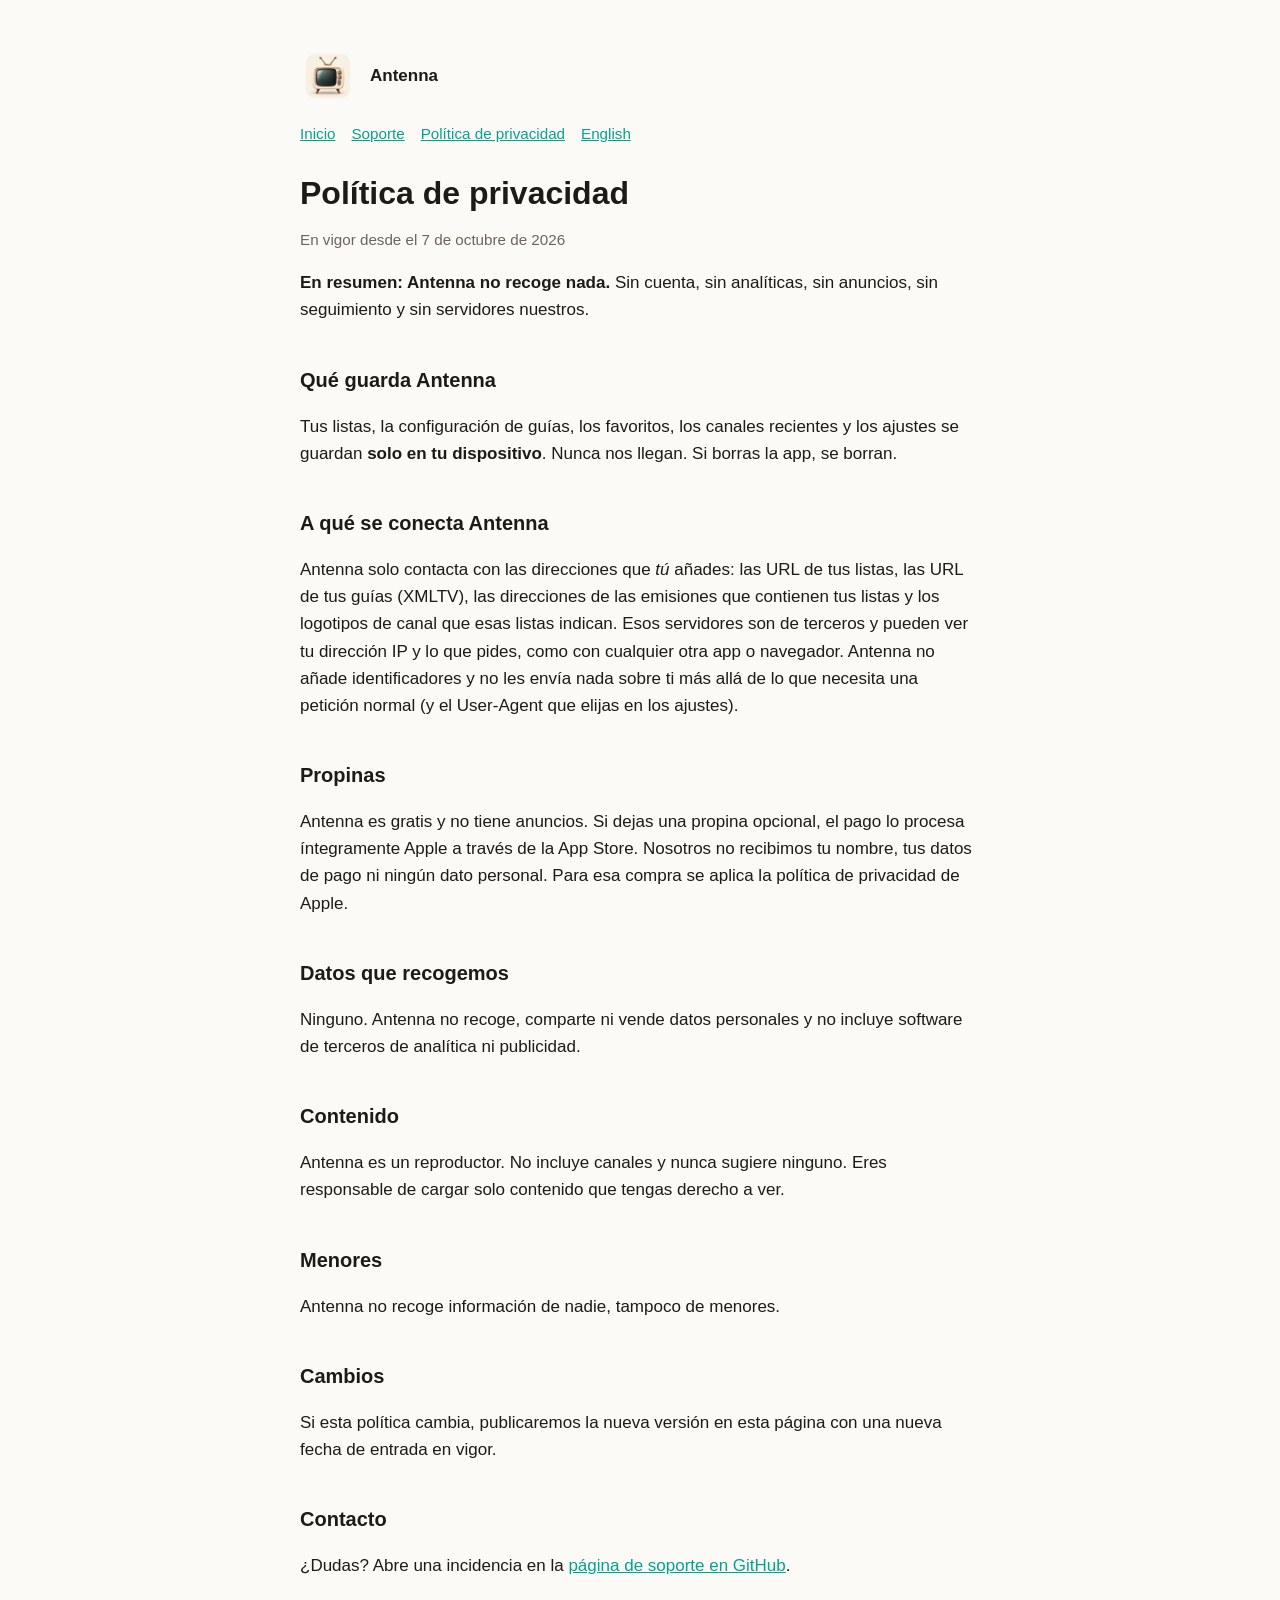
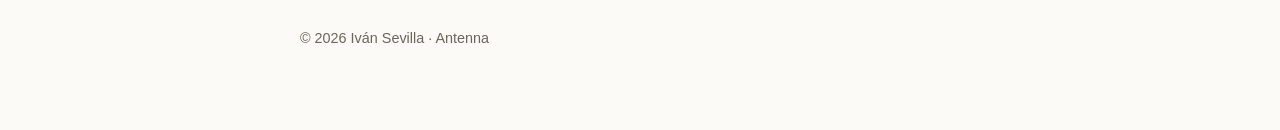
==== privacy-es.html @ 7255d119 "Add privacy policy and support pages (EN/ES) Co-Authored-By: Claude Sonnet 5.5 <noreply@anthropic.co" ====
<!doctype html>
<html lang="es">
<head>
<meta charset="utf-8">
<meta name="viewport" content="width=device-width,initial-scale=1">
<title>Antenna – Política de privacidad</title>
<link rel="icon" href="icon.png">
<link rel="stylesheet" href="style.css">
</head>
<body>
<main>
<header class="top"><img src="icon.png" alt="Antenna"><strong>Antenna</strong></header>
<nav><a href="index.html">Inicio</a><a href="support-es.html">Soporte</a><a href="privacy-es.html">Política de privacidad</a><a href="privacy.html" lang="en">English</a></nav>

<h1>Política de privacidad</h1>
<p class="muted">En vigor desde el 7 de octubre de 2026</p>
<p><strong>En resumen: Antenna no recoge nada.</strong> Sin cuenta, sin analíticas, sin anuncios, sin seguimiento y sin servidores nuestros.</p>

<h2>Qué guarda Antenna</h2>
<p>Tus listas, la configuración de guías, los favoritos, los canales recientes y los ajustes se guardan <strong>solo en tu dispositivo</strong>. Nunca nos llegan. Si borras la app, se borran.</p>

<h2>A qué se conecta Antenna</h2>
<p>Antenna solo contacta con las direcciones que <em>tú</em> añades: las URL de tus listas, las URL de tus guías (XMLTV), las direcciones de las emisiones que contienen tus listas y los logotipos de canal que esas listas indican. Esos servidores son de terceros y pueden ver tu dirección IP y lo que pides, como con cualquier otra app o navegador. Antenna no añade identificadores y no les envía nada sobre ti más allá de lo que necesita una petición normal (y el User-Agent que elijas en los ajustes).</p>

<h2>Propinas</h2>
<p>Antenna es gratis y no tiene anuncios. Si dejas una propina opcional, el pago lo procesa íntegramente Apple a través de la App Store. Nosotros no recibimos tu nombre, tus datos de pago ni ningún dato personal. Para esa compra se aplica la política de privacidad de Apple.</p>

<h2>Datos que recogemos</h2>
<p>Ninguno. Antenna no recoge, comparte ni vende datos personales y no incluye software de terceros de analítica ni publicidad.</p>

<h2>Contenido</h2>
<p>Antenna es un reproductor. No incluye canales y nunca sugiere ninguno. Eres responsable de cargar solo contenido que tengas derecho a ver.</p>

<h2>Menores</h2>
<p>Antenna no recoge información de nadie, tampoco de menores.</p>

<h2>Cambios</h2>
<p>Si esta política cambia, publicaremos la nueva versión en esta página con una nueva fecha de entrada en vigor.</p>

<h2>Contacto</h2>
<p>¿Dudas? Abre una incidencia en la <a href="https://github.com/ivansevilla99/antenna-support/issues">página de soporte en GitHub</a>.</p>

<footer>© 2026 Iván Sevilla · Antenna</footer>
</main>
</body>
</html>
---- style.css ----
:root{--bg:#fbfaf6;--fg:#1d1b17;--muted:#6b665c;--card:#fff;--line:#e6e1d4;--accent:#00a58e}
@media (prefers-color-scheme:dark){:root{--bg:#161512;--fg:#f1eee6;--muted:#a49f93;--card:#201f1b;--line:#33312b;--accent:#2fd0b6}}
*{box-sizing:border-box}
body{margin:0;background:var(--bg);color:var(--fg);font:17px/1.6 -apple-system,BlinkMacSystemFont,"SF Pro Text","Segoe UI",Roboto,sans-serif}
main{max-width:720px;margin:0 auto;padding:48px 20px 80px}
header.top{display:flex;align-items:center;gap:14px;margin-bottom:8px}
header.top img{width:56px;height:56px;border-radius:13px}
h1{font-size:2rem;line-height:1.2;margin:.2em 0}
h2{font-size:1.25rem;margin:2em 0 .4em}
p,li{color:var(--fg)}
.muted{color:var(--muted);font-size:.95rem}
a{color:var(--accent)}
nav{display:flex;gap:16px;flex-wrap:wrap;margin:18px 0 28px;font-size:.95rem}
.card{background:var(--card);border:1px solid var(--line);border-radius:14px;padding:16px 20px;margin:14px 0}
code,kbd{font:.9em ui-monospace,SFMono-Regular,Menlo,monospace;background:var(--card);border:1px solid var(--line);border-radius:6px;padding:1px 6px}
footer{margin-top:48px;color:var(--muted);font-size:.9rem}
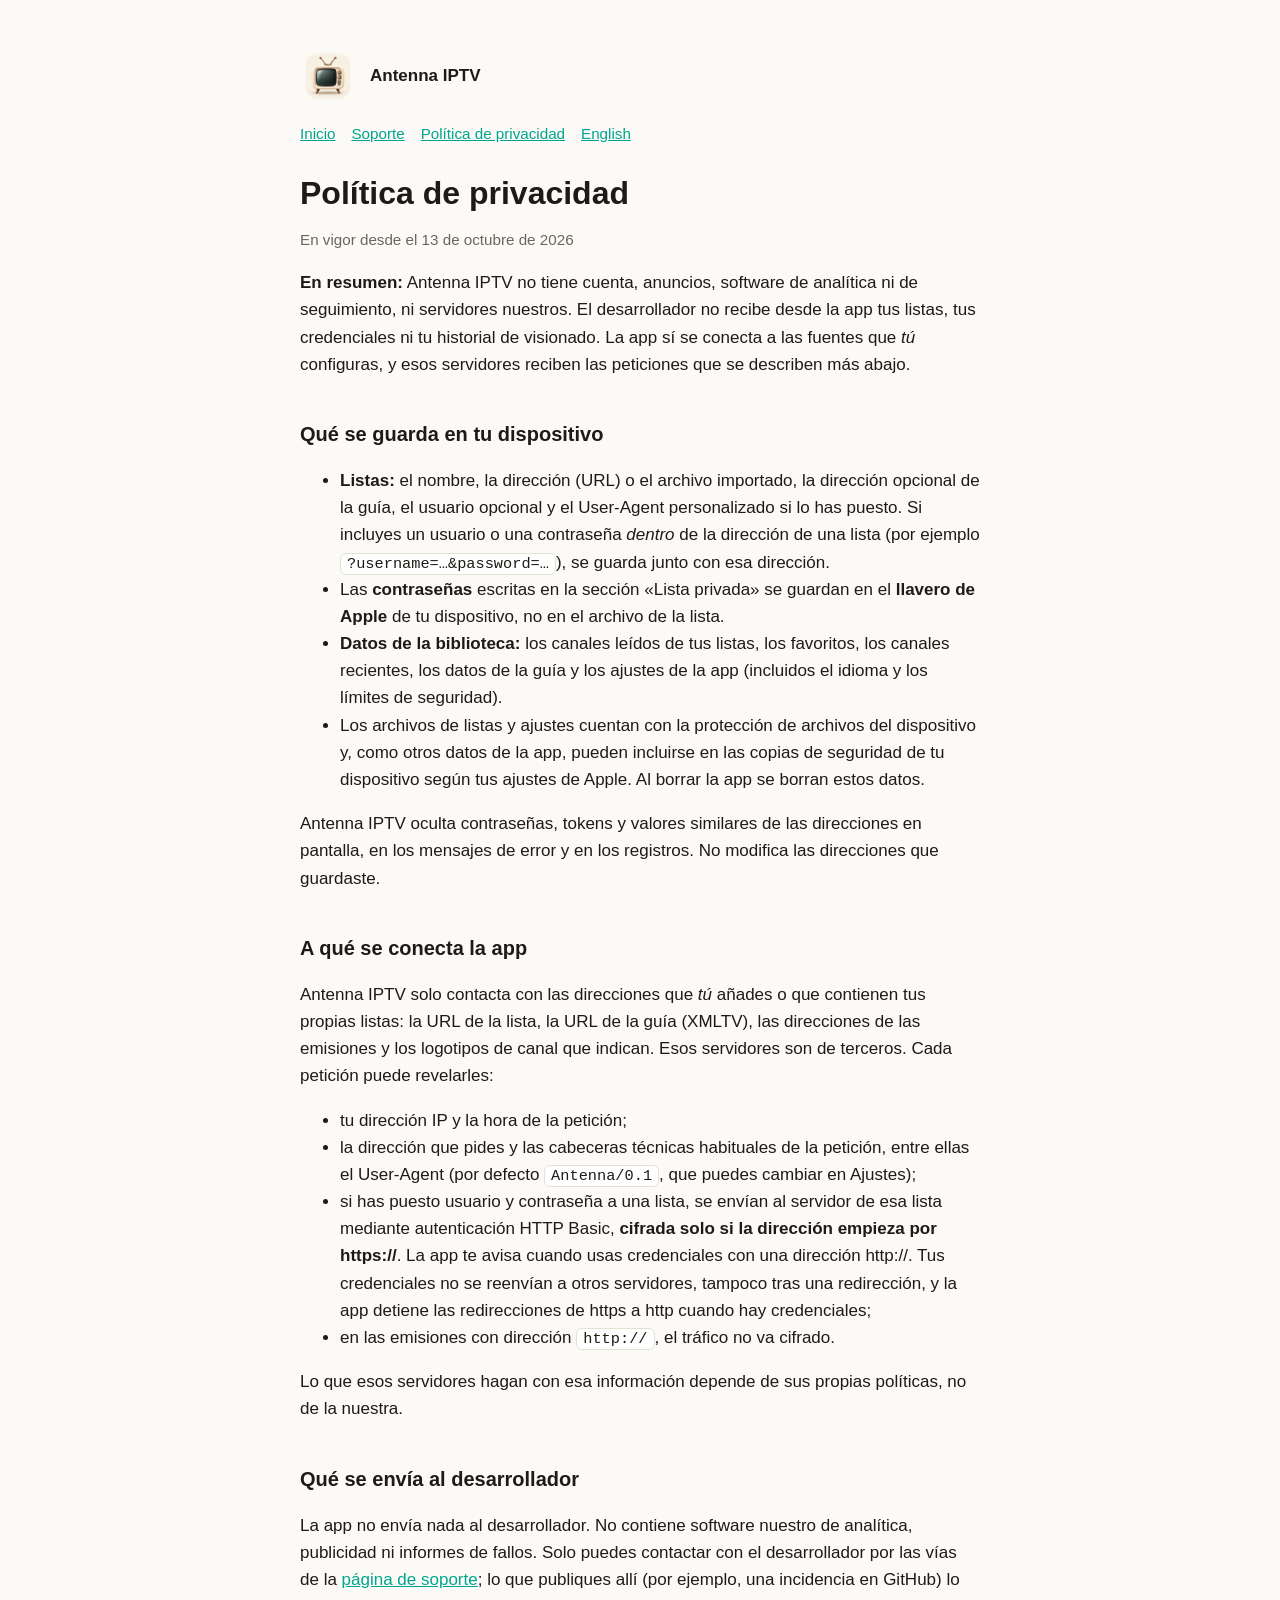
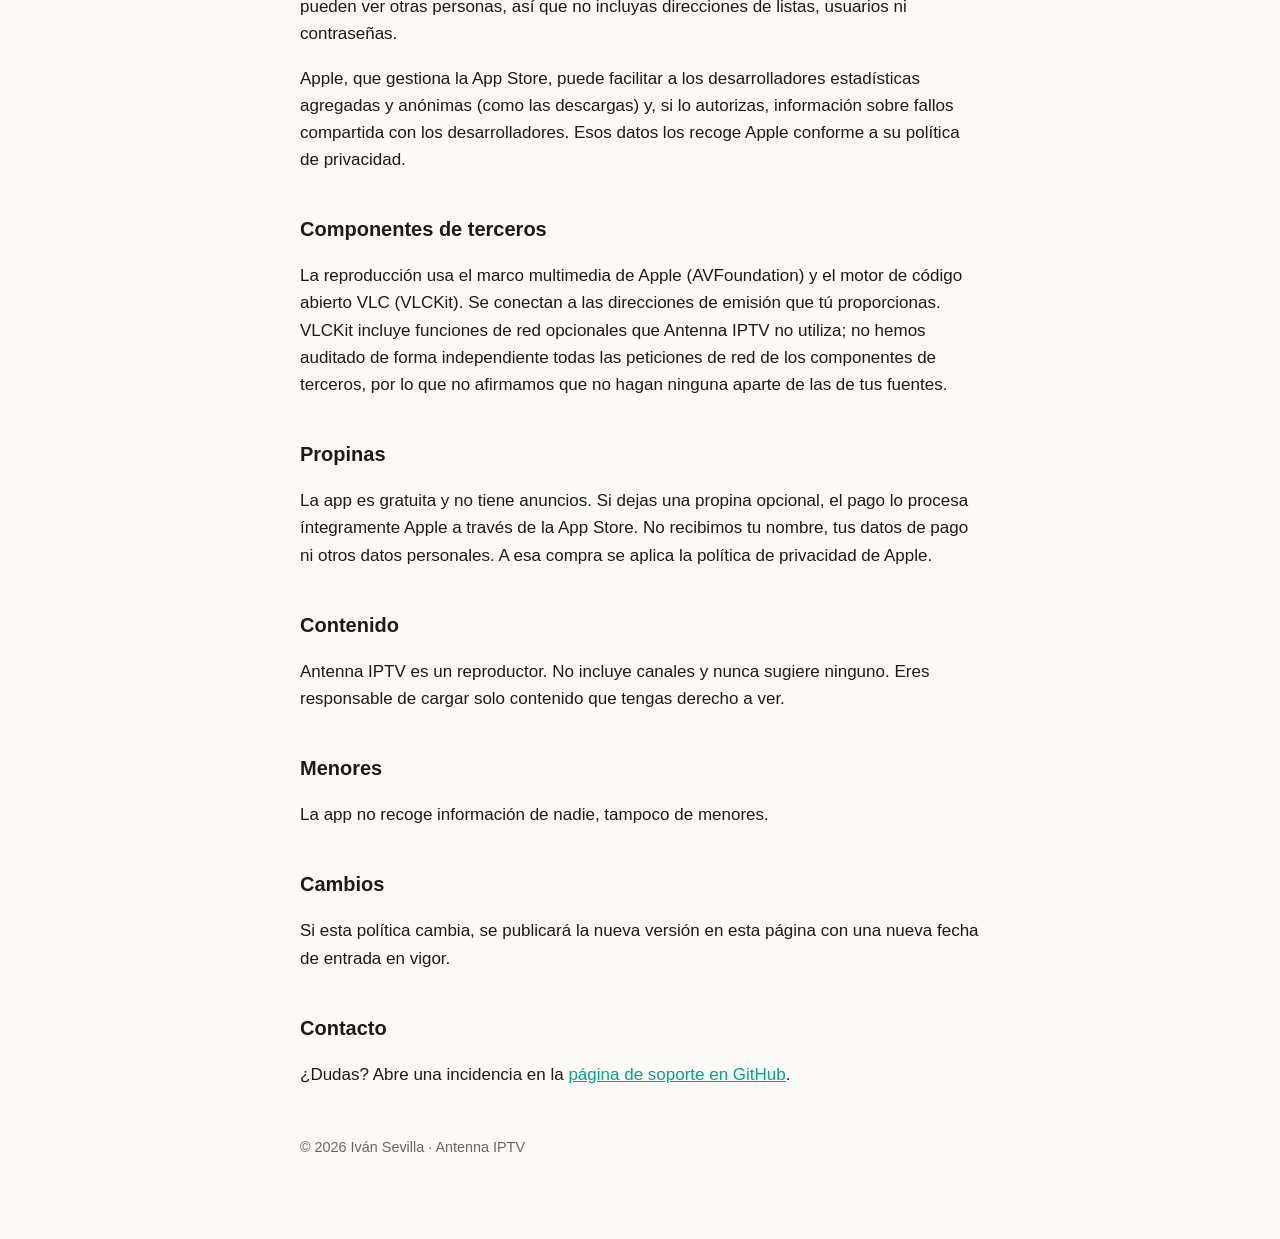
==== commit 17af3e8a: "Rename to Antenna IPTV; precise privacy policy; copyright notice section; credentials and limits FAQ" ====
--- a/privacy-es.html
+++ b/privacy-es.html
@@ -3,44 +3,61 @@
 <head>
 <meta charset="utf-8">
 <meta name="viewport" content="width=device-width,initial-scale=1">
-<title>Antenna – Política de privacidad</title>
+<title>Antenna IPTV – Política de privacidad</title>
 <link rel="icon" href="icon.png">
 <link rel="stylesheet" href="style.css">
 </head>
 <body>
 <main>
-<header class="top"><img src="icon.png" alt="Antenna"><strong>Antenna</strong></header>
+<header class="top"><img src="icon.png" alt="Antenna IPTV"><strong>Antenna IPTV</strong></header>
 <nav><a href="index.html">Inicio</a><a href="support-es.html">Soporte</a><a href="privacy-es.html">Política de privacidad</a><a href="privacy.html" lang="en">English</a></nav>
 
 <h1>Política de privacidad</h1>
-<p class="muted">En vigor desde el 7 de octubre de 2026</p>
-<p><strong>En resumen: Antenna no recoge nada.</strong> Sin cuenta, sin analíticas, sin anuncios, sin seguimiento y sin servidores nuestros.</p>
+<p class="muted">En vigor desde el 13 de octubre de 2026</p>
+<p><strong>En resumen:</strong> Antenna IPTV no tiene cuenta, anuncios, software de analítica ni de seguimiento, ni servidores nuestros. El desarrollador no recibe desde la app tus listas, tus credenciales ni tu historial de visionado. La app sí se conecta a las fuentes que <em>tú</em> configuras, y esos servidores reciben las peticiones que se describen más abajo.</p>
 
-<h2>Qué guarda Antenna</h2>
-<p>Tus listas, la configuración de guías, los favoritos, los canales recientes y los ajustes se guardan <strong>solo en tu dispositivo</strong>. Nunca nos llegan. Si borras la app, se borran.</p>
+<h2>Qué se guarda en tu dispositivo</h2>
+<ul>
+<li><strong>Listas:</strong> el nombre, la dirección (URL) o el archivo importado, la dirección opcional de la guía, el usuario opcional y el User-Agent personalizado si lo has puesto. Si incluyes un usuario o una contraseña <em>dentro</em> de la dirección de una lista (por ejemplo <code>?username=…&amp;password=…</code>), se guarda junto con esa dirección.</li>
+<li>Las <strong>contraseñas</strong> escritas en la sección «Lista privada» se guardan en el <strong>llavero de Apple</strong> de tu dispositivo, no en el archivo de la lista.</li>
+<li><strong>Datos de la biblioteca:</strong> los canales leídos de tus listas, los favoritos, los canales recientes, los datos de la guía y los ajustes de la app (incluidos el idioma y los límites de seguridad).</li>
+<li>Los archivos de listas y ajustes cuentan con la protección de archivos del dispositivo y, como otros datos de la app, pueden incluirse en las copias de seguridad de tu dispositivo según tus ajustes de Apple. Al borrar la app se borran estos datos.</li>
+</ul>
+<p>Antenna IPTV oculta contraseñas, tokens y valores similares de las direcciones en pantalla, en los mensajes de error y en los registros. No modifica las direcciones que guardaste.</p>
 
-<h2>A qué se conecta Antenna</h2>
-<p>Antenna solo contacta con las direcciones que <em>tú</em> añades: las URL de tus listas, las URL de tus guías (XMLTV), las direcciones de las emisiones que contienen tus listas y los logotipos de canal que esas listas indican. Esos servidores son de terceros y pueden ver tu dirección IP y lo que pides, como con cualquier otra app o navegador. Antenna no añade identificadores y no les envía nada sobre ti más allá de lo que necesita una petición normal (y el User-Agent que elijas en los ajustes).</p>
+<h2>A qué se conecta la app</h2>
+<p>Antenna IPTV solo contacta con las direcciones que <em>tú</em> añades o que contienen tus propias listas: la URL de la lista, la URL de la guía (XMLTV), las direcciones de las emisiones y los logotipos de canal que indican. Esos servidores son de terceros. Cada petición puede revelarles:</p>
+<ul>
+<li>tu dirección IP y la hora de la petición;</li>
+<li>la dirección que pides y las cabeceras técnicas habituales de la petición, entre ellas el User-Agent (por defecto <code>Antenna/0.1</code>, que puedes cambiar en Ajustes);</li>
+<li>si has puesto usuario y contraseña a una lista, se envían al servidor de esa lista mediante autenticación HTTP Basic, <strong>cifrada solo si la dirección empieza por https://</strong>. La app te avisa cuando usas credenciales con una dirección http://. Tus credenciales no se reenvían a otros servidores, tampoco tras una redirección, y la app detiene las redirecciones de https a http cuando hay credenciales;</li>
+<li>en las emisiones con dirección <code>http://</code>, el tráfico no va cifrado.</li>
+</ul>
+<p>Lo que esos servidores hagan con esa información depende de sus propias políticas, no de la nuestra.</p>
+
+<h2>Qué se envía al desarrollador</h2>
+<p>La app no envía nada al desarrollador. No contiene software nuestro de analítica, publicidad ni informes de fallos. Solo puedes contactar con el desarrollador por las vías de la <a href="support-es.html">página de soporte</a>; lo que publiques allí (por ejemplo, una incidencia en GitHub) lo pueden ver otras personas, así que no incluyas direcciones de listas, usuarios ni contraseñas.</p>
+<p>Apple, que gestiona la App Store, puede facilitar a los desarrolladores estadísticas agregadas y anónimas (como las descargas) y, si lo autorizas, información sobre fallos compartida con los desarrolladores. Esos datos los recoge Apple conforme a su política de privacidad.</p>
+
+<h2>Componentes de terceros</h2>
+<p>La reproducción usa el marco multimedia de Apple (AVFoundation) y el motor de código abierto VLC (VLCKit). Se conectan a las direcciones de emisión que tú proporcionas. VLCKit incluye funciones de red opcionales que Antenna IPTV no utiliza; no hemos auditado de forma independiente todas las peticiones de red de los componentes de terceros, por lo que no afirmamos que no hagan ninguna aparte de las de tus fuentes.</p>
 
 <h2>Propinas</h2>
-<p>Antenna es gratis y no tiene anuncios. Si dejas una propina opcional, el pago lo procesa íntegramente Apple a través de la App Store. Nosotros no recibimos tu nombre, tus datos de pago ni ningún dato personal. Para esa compra se aplica la política de privacidad de Apple.</p>
-
-<h2>Datos que recogemos</h2>
-<p>Ninguno. Antenna no recoge, comparte ni vende datos personales y no incluye software de terceros de analítica ni publicidad.</p>
+<p>La app es gratuita y no tiene anuncios. Si dejas una propina opcional, el pago lo procesa íntegramente Apple a través de la App Store. No recibimos tu nombre, tus datos de pago ni otros datos personales. A esa compra se aplica la política de privacidad de Apple.</p>
 
 <h2>Contenido</h2>
-<p>Antenna es un reproductor. No incluye canales y nunca sugiere ninguno. Eres responsable de cargar solo contenido que tengas derecho a ver.</p>
+<p>Antenna IPTV es un reproductor. No incluye canales y nunca sugiere ninguno. Eres responsable de cargar solo contenido que tengas derecho a ver.</p>
 
 <h2>Menores</h2>
-<p>Antenna no recoge información de nadie, tampoco de menores.</p>
+<p>La app no recoge información de nadie, tampoco de menores.</p>
 
 <h2>Cambios</h2>
-<p>Si esta política cambia, publicaremos la nueva versión en esta página con una nueva fecha de entrada en vigor.</p>
+<p>Si esta política cambia, se publicará la nueva versión en esta página con una nueva fecha de entrada en vigor.</p>
 
 <h2>Contacto</h2>
 <p>¿Dudas? Abre una incidencia en la <a href="https://github.com/ivansevilla99/antenna-support/issues">página de soporte en GitHub</a>.</p>
 
-<footer>© 2026 Iván Sevilla · Antenna</footer>
+<footer>© 2026 Iván Sevilla · Antenna IPTV</footer>
 </main>
 </body>
 </html>
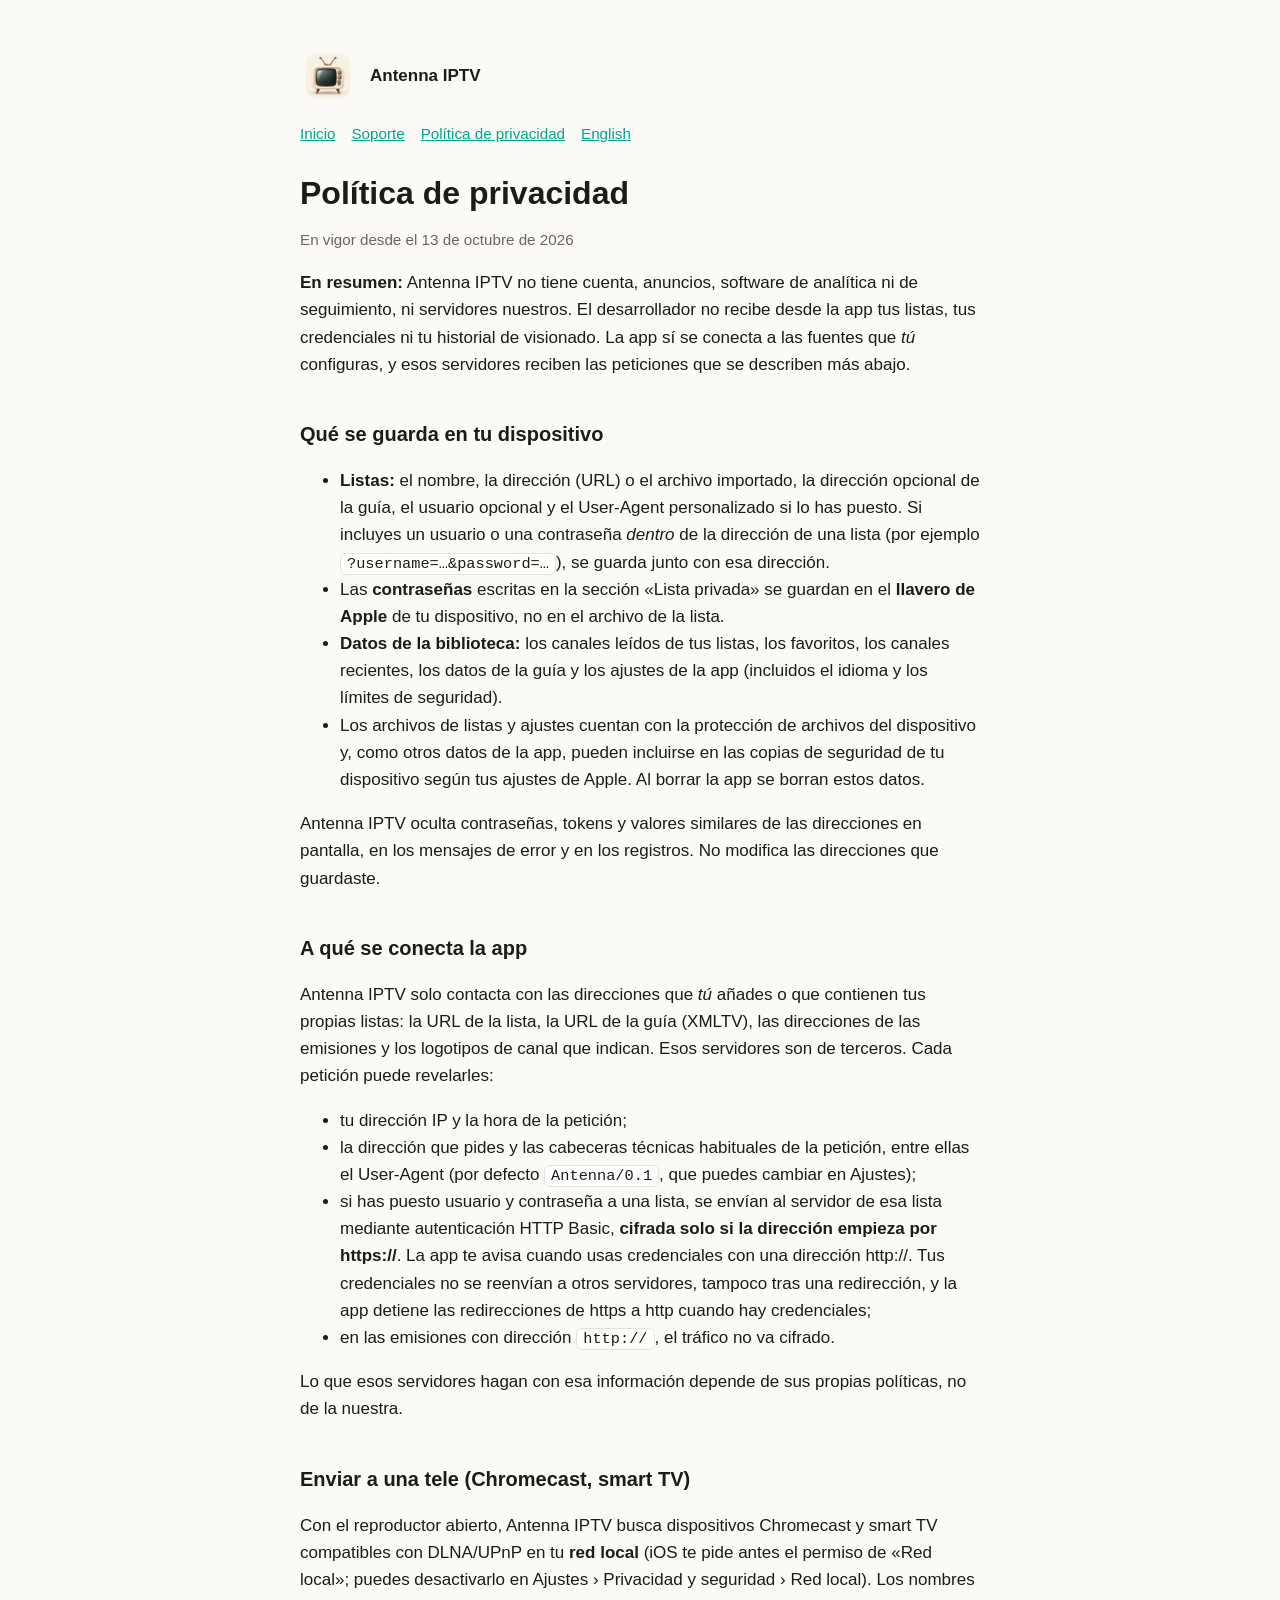
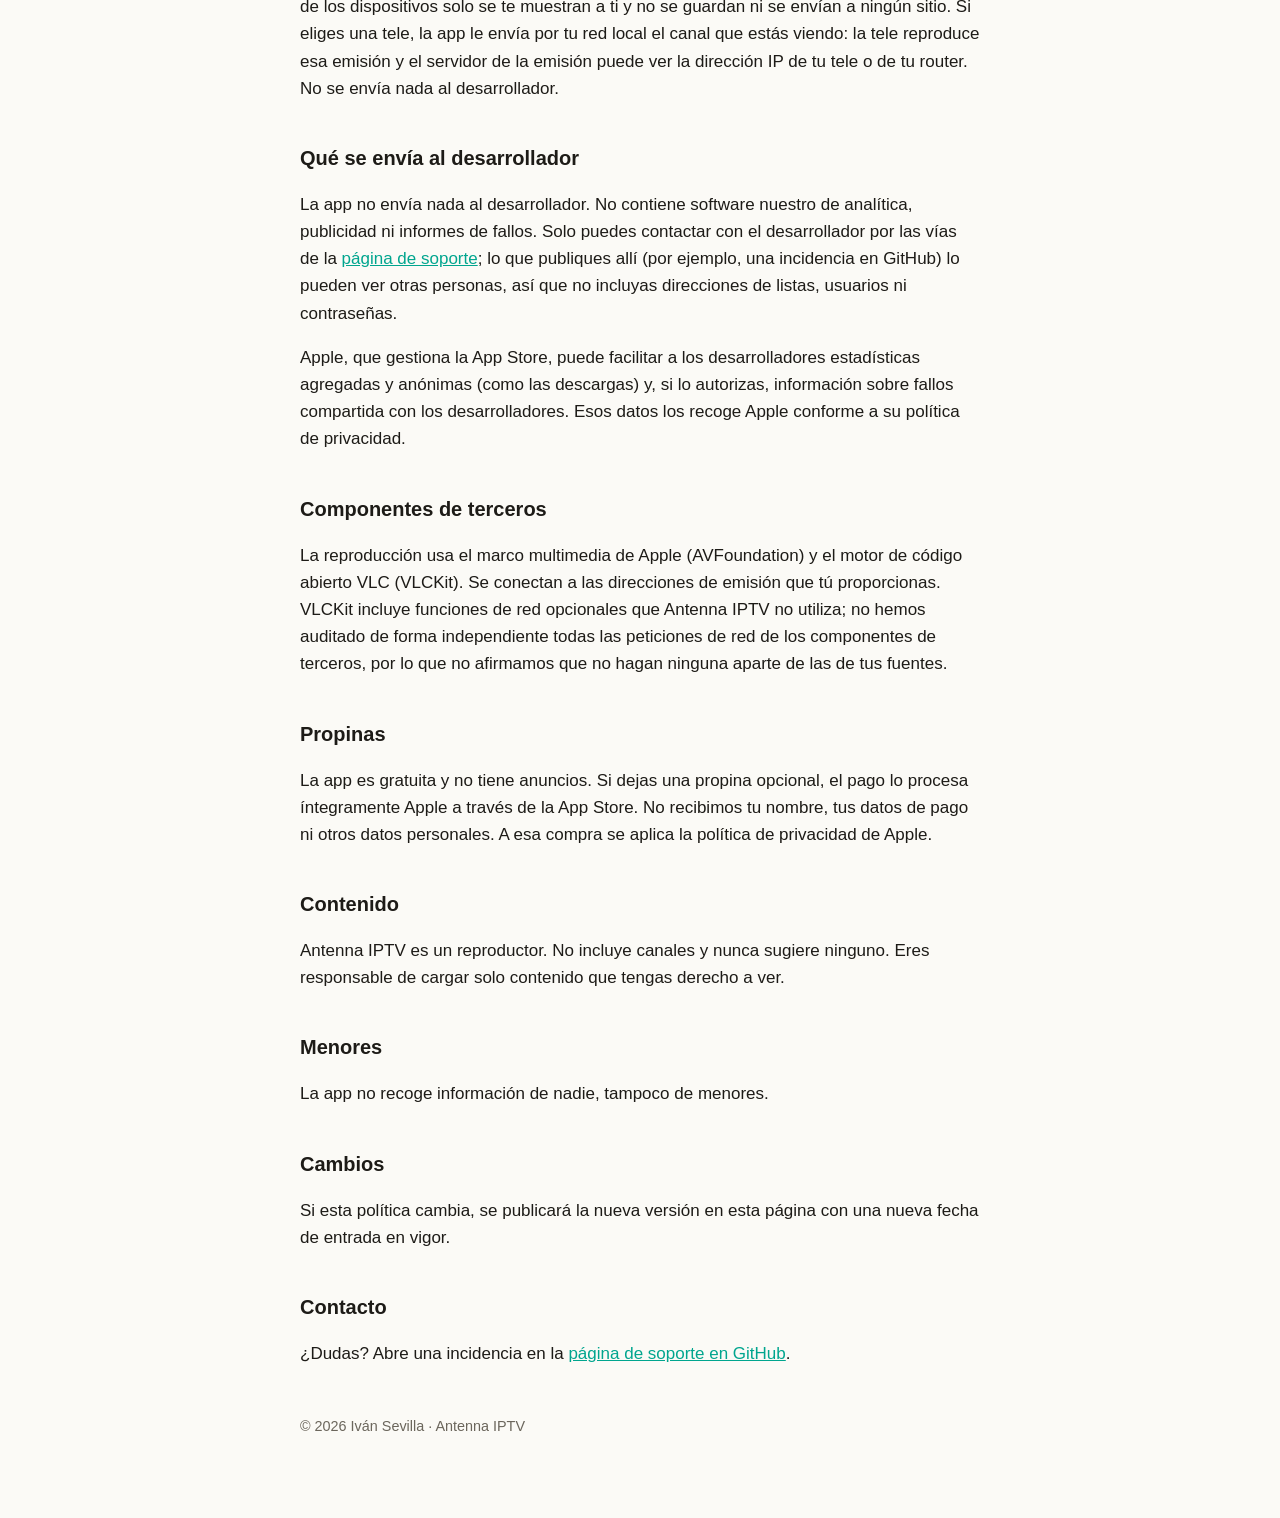
==== commit bca42870: "Privacy policy: local network discovery for casting to TVs Co-Authored-By: Claude Opus 5.5 <noreply@" ====
--- a/privacy-es.html
+++ b/privacy-es.html
@@ -35,6 +35,9 @@
 </ul>
 <p>Lo que esos servidores hagan con esa información depende de sus propias políticas, no de la nuestra.</p>
 
+<h2>Enviar a una tele (Chromecast, smart TV)</h2>
+<p>Con el reproductor abierto, Antenna IPTV busca dispositivos Chromecast y smart TV compatibles con DLNA/UPnP en tu <strong>red local</strong> (iOS te pide antes el permiso de «Red local»; puedes desactivarlo en Ajustes › Privacidad y seguridad › Red local). Los nombres de los dispositivos solo se te muestran a ti y no se guardan ni se envían a ningún sitio. Si eliges una tele, la app le envía por tu red local el canal que estás viendo: la tele reproduce esa emisión y el servidor de la emisión puede ver la dirección IP de tu tele o de tu router. No se envía nada al desarrollador.</p>
+
 <h2>Qué se envía al desarrollador</h2>
 <p>La app no envía nada al desarrollador. No contiene software nuestro de analítica, publicidad ni informes de fallos. Solo puedes contactar con el desarrollador por las vías de la <a href="support-es.html">página de soporte</a>; lo que publiques allí (por ejemplo, una incidencia en GitHub) lo pueden ver otras personas, así que no incluyas direcciones de listas, usuarios ni contraseñas.</p>
 <p>Apple, que gestiona la App Store, puede facilitar a los desarrolladores estadísticas agregadas y anónimas (como las descargas) y, si lo autorizas, información sobre fallos compartida con los desarrolladores. Esos datos los recoge Apple conforme a su política de privacidad.</p>
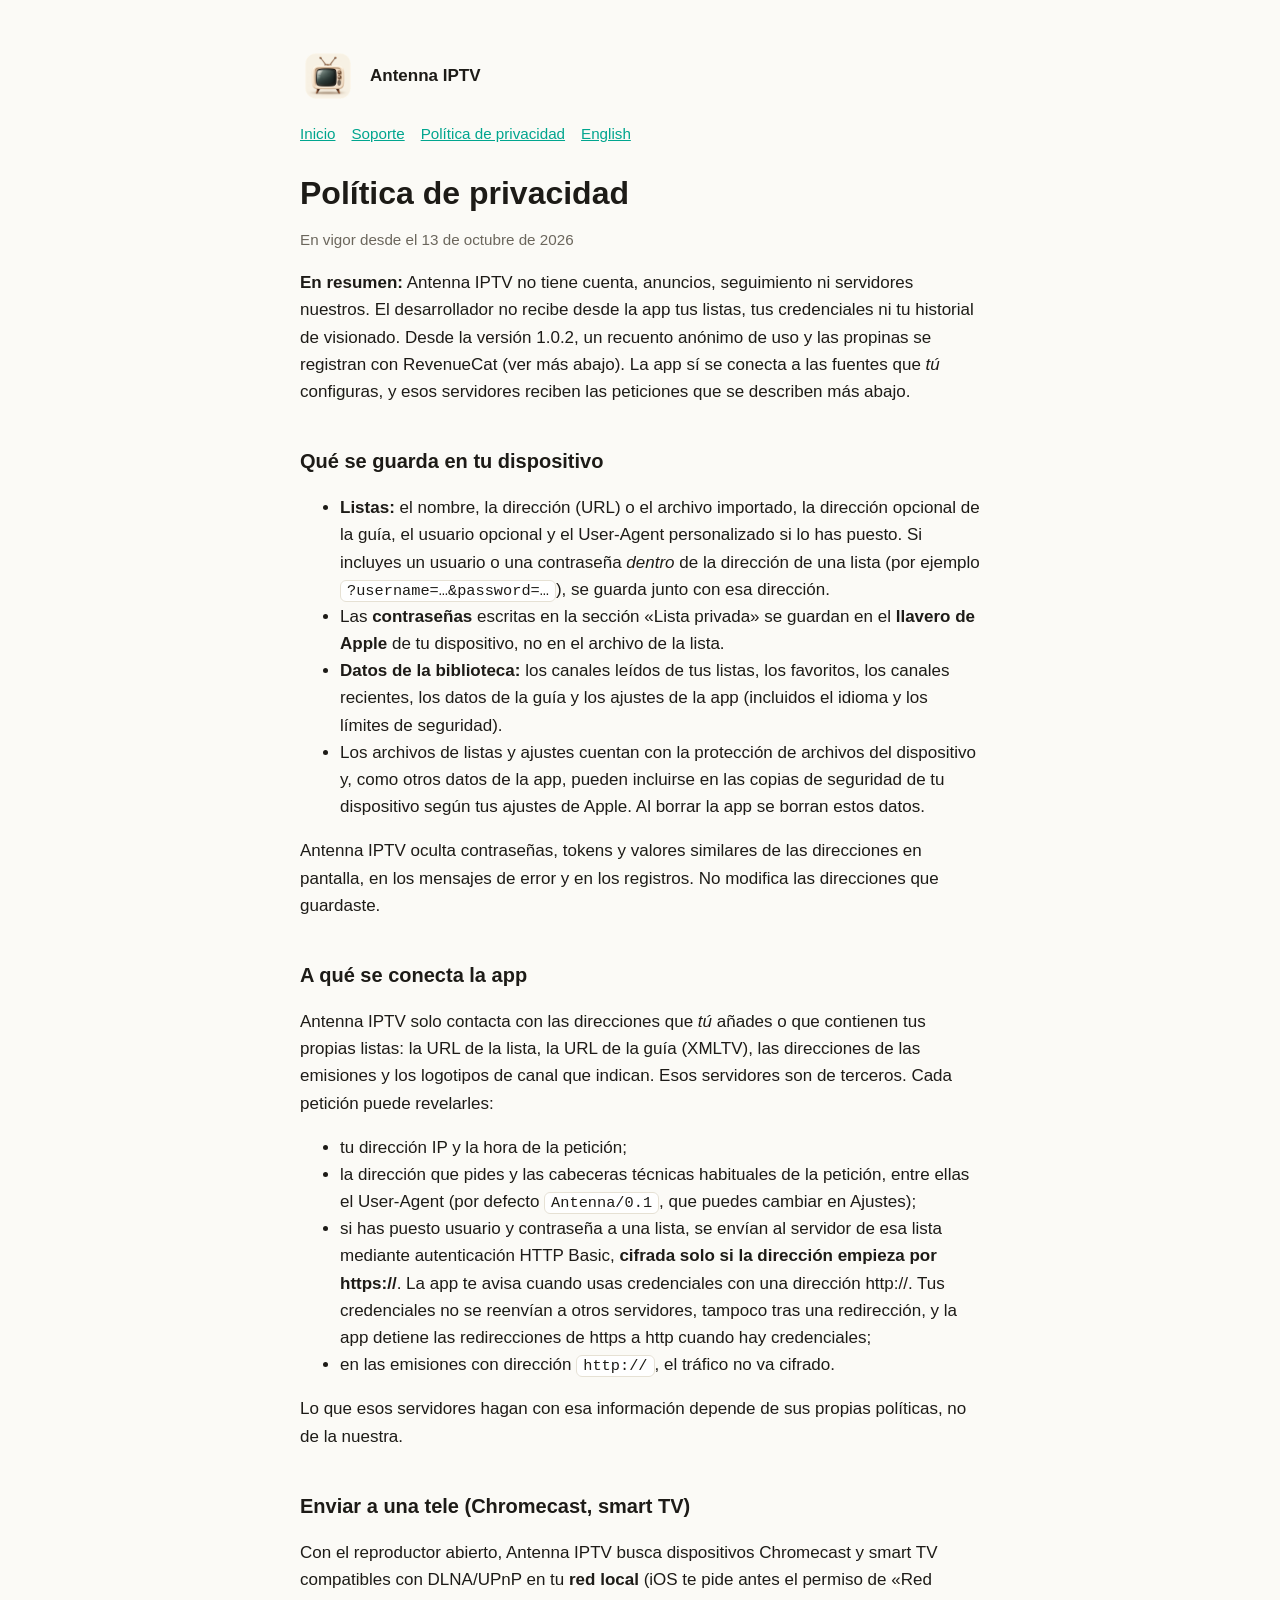
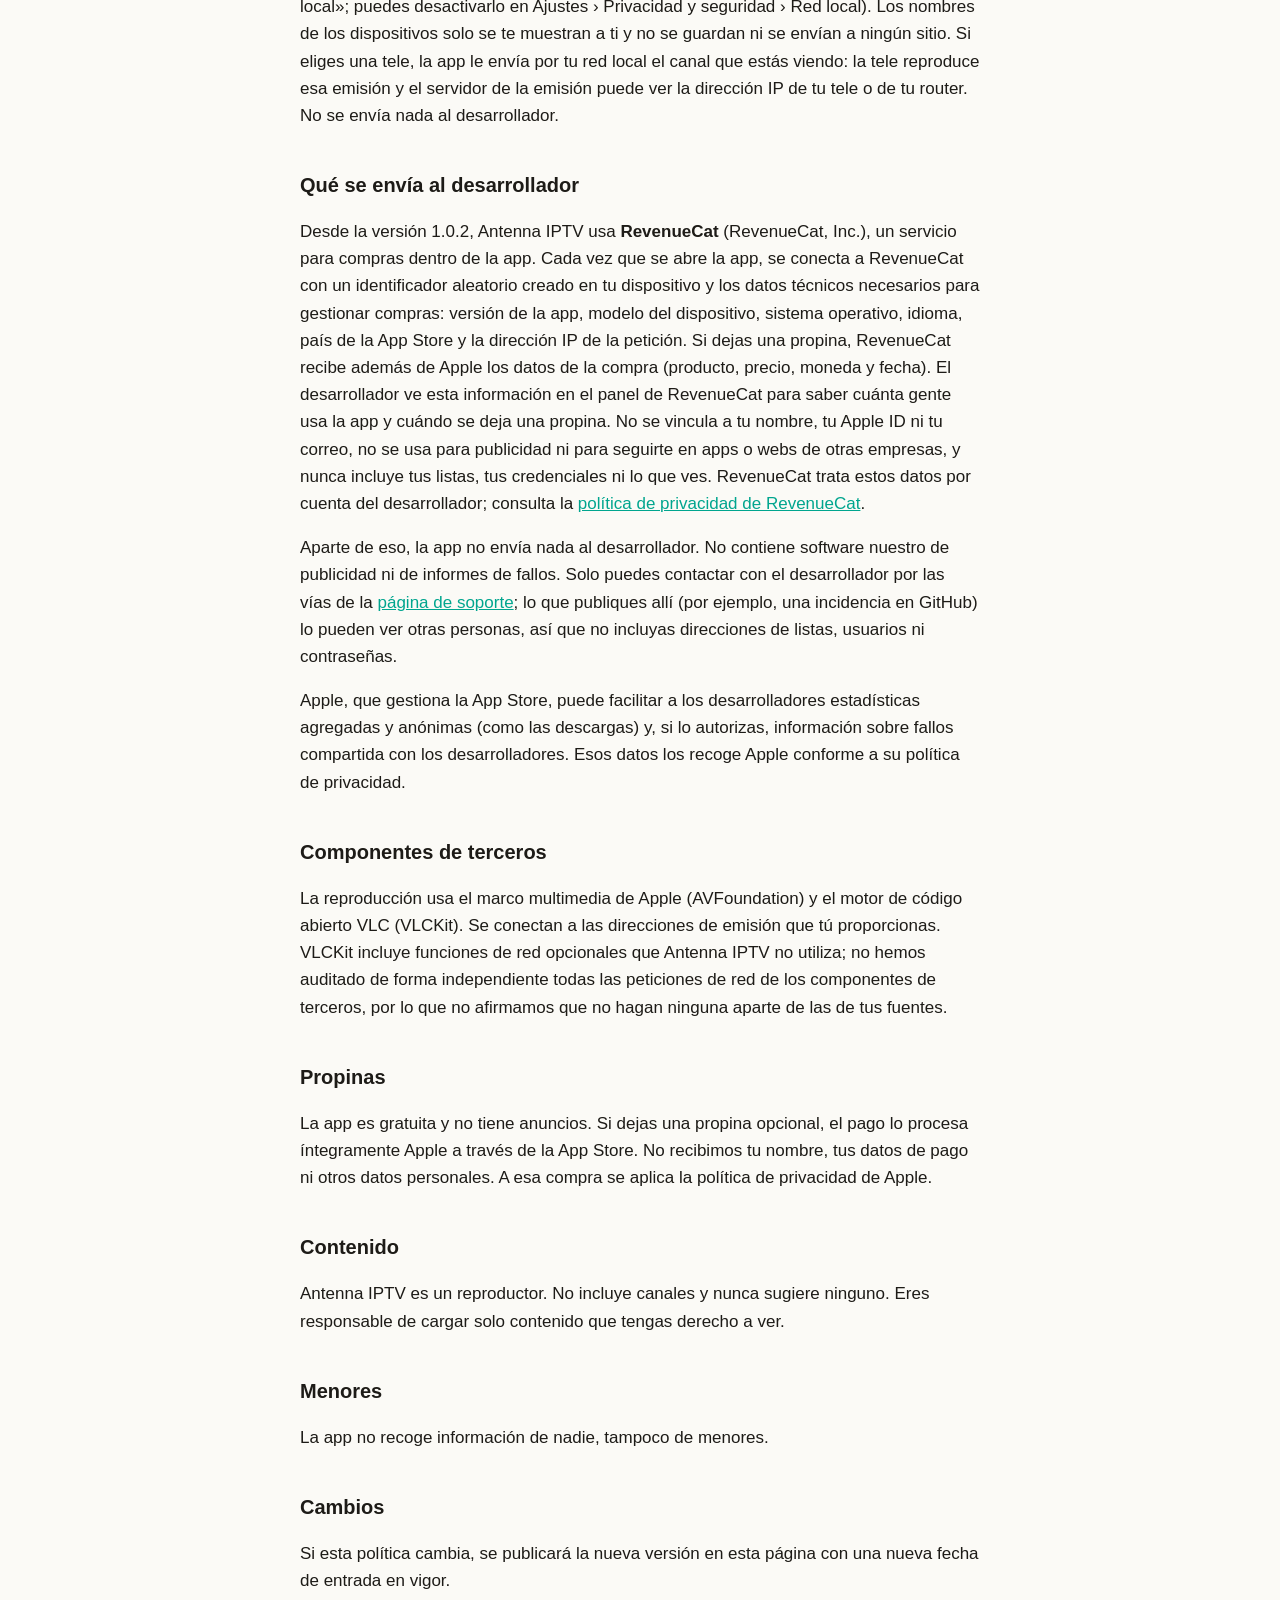
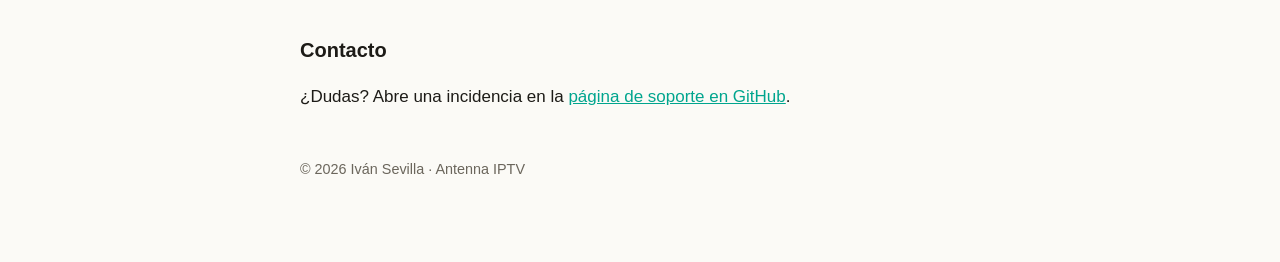
==== commit 662c3eba: "Privacy policy: RevenueCat for usage count and tips (from 1.0.2) Co-Authored-By: Claude Opus 5.5 <no" ====
--- a/privacy-es.html
+++ b/privacy-es.html
@@ -14,7 +14,7 @@
 
 <h1>Política de privacidad</h1>
 <p class="muted">En vigor desde el 13 de octubre de 2026</p>
-<p><strong>En resumen:</strong> Antenna IPTV no tiene cuenta, anuncios, software de analítica ni de seguimiento, ni servidores nuestros. El desarrollador no recibe desde la app tus listas, tus credenciales ni tu historial de visionado. La app sí se conecta a las fuentes que <em>tú</em> configuras, y esos servidores reciben las peticiones que se describen más abajo.</p>
+<p><strong>En resumen:</strong> Antenna IPTV no tiene cuenta, anuncios, seguimiento ni servidores nuestros. El desarrollador no recibe desde la app tus listas, tus credenciales ni tu historial de visionado. Desde la versión 1.0.2, un recuento anónimo de uso y las propinas se registran con RevenueCat (ver más abajo). La app sí se conecta a las fuentes que <em>tú</em> configuras, y esos servidores reciben las peticiones que se describen más abajo.</p>
 
 <h2>Qué se guarda en tu dispositivo</h2>
 <ul>
@@ -39,7 +39,8 @@
 <p>Con el reproductor abierto, Antenna IPTV busca dispositivos Chromecast y smart TV compatibles con DLNA/UPnP en tu <strong>red local</strong> (iOS te pide antes el permiso de «Red local»; puedes desactivarlo en Ajustes › Privacidad y seguridad › Red local). Los nombres de los dispositivos solo se te muestran a ti y no se guardan ni se envían a ningún sitio. Si eliges una tele, la app le envía por tu red local el canal que estás viendo: la tele reproduce esa emisión y el servidor de la emisión puede ver la dirección IP de tu tele o de tu router. No se envía nada al desarrollador.</p>
 
 <h2>Qué se envía al desarrollador</h2>
-<p>La app no envía nada al desarrollador. No contiene software nuestro de analítica, publicidad ni informes de fallos. Solo puedes contactar con el desarrollador por las vías de la <a href="support-es.html">página de soporte</a>; lo que publiques allí (por ejemplo, una incidencia en GitHub) lo pueden ver otras personas, así que no incluyas direcciones de listas, usuarios ni contraseñas.</p>
+<p>Desde la versión 1.0.2, Antenna IPTV usa <strong>RevenueCat</strong> (RevenueCat, Inc.), un servicio para compras dentro de la app. Cada vez que se abre la app, se conecta a RevenueCat con un identificador aleatorio creado en tu dispositivo y los datos técnicos necesarios para gestionar compras: versión de la app, modelo del dispositivo, sistema operativo, idioma, país de la App Store y la dirección IP de la petición. Si dejas una propina, RevenueCat recibe además de Apple los datos de la compra (producto, precio, moneda y fecha). El desarrollador ve esta información en el panel de RevenueCat para saber cuánta gente usa la app y cuándo se deja una propina. No se vincula a tu nombre, tu Apple ID ni tu correo, no se usa para publicidad ni para seguirte en apps o webs de otras empresas, y nunca incluye tus listas, tus credenciales ni lo que ves. RevenueCat trata estos datos por cuenta del desarrollador; consulta la <a href="https://www.revenuecat.com/privacy">política de privacidad de RevenueCat</a>.</p>
+<p>Aparte de eso, la app no envía nada al desarrollador. No contiene software nuestro de publicidad ni de informes de fallos. Solo puedes contactar con el desarrollador por las vías de la <a href="support-es.html">página de soporte</a>; lo que publiques allí (por ejemplo, una incidencia en GitHub) lo pueden ver otras personas, así que no incluyas direcciones de listas, usuarios ni contraseñas.</p>
 <p>Apple, que gestiona la App Store, puede facilitar a los desarrolladores estadísticas agregadas y anónimas (como las descargas) y, si lo autorizas, información sobre fallos compartida con los desarrolladores. Esos datos los recoge Apple conforme a su política de privacidad.</p>
 
 <h2>Componentes de terceros</h2>
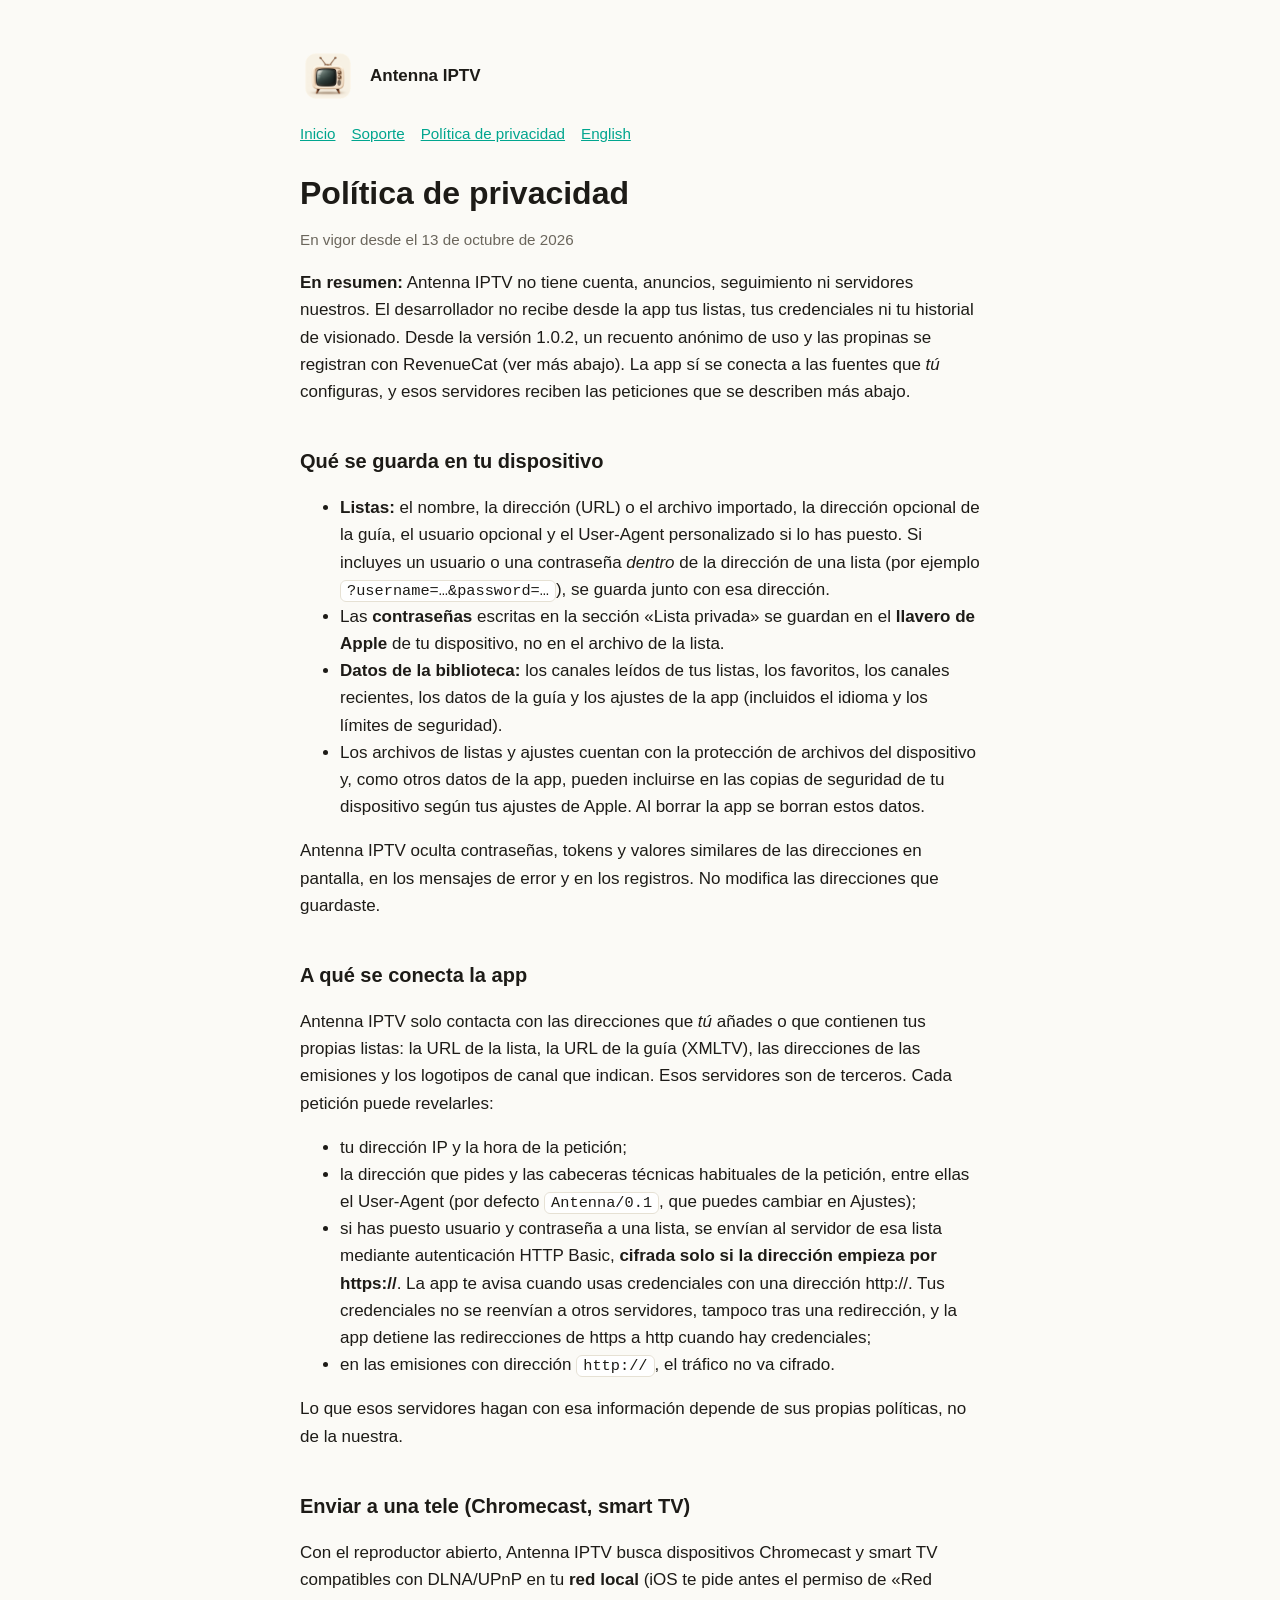
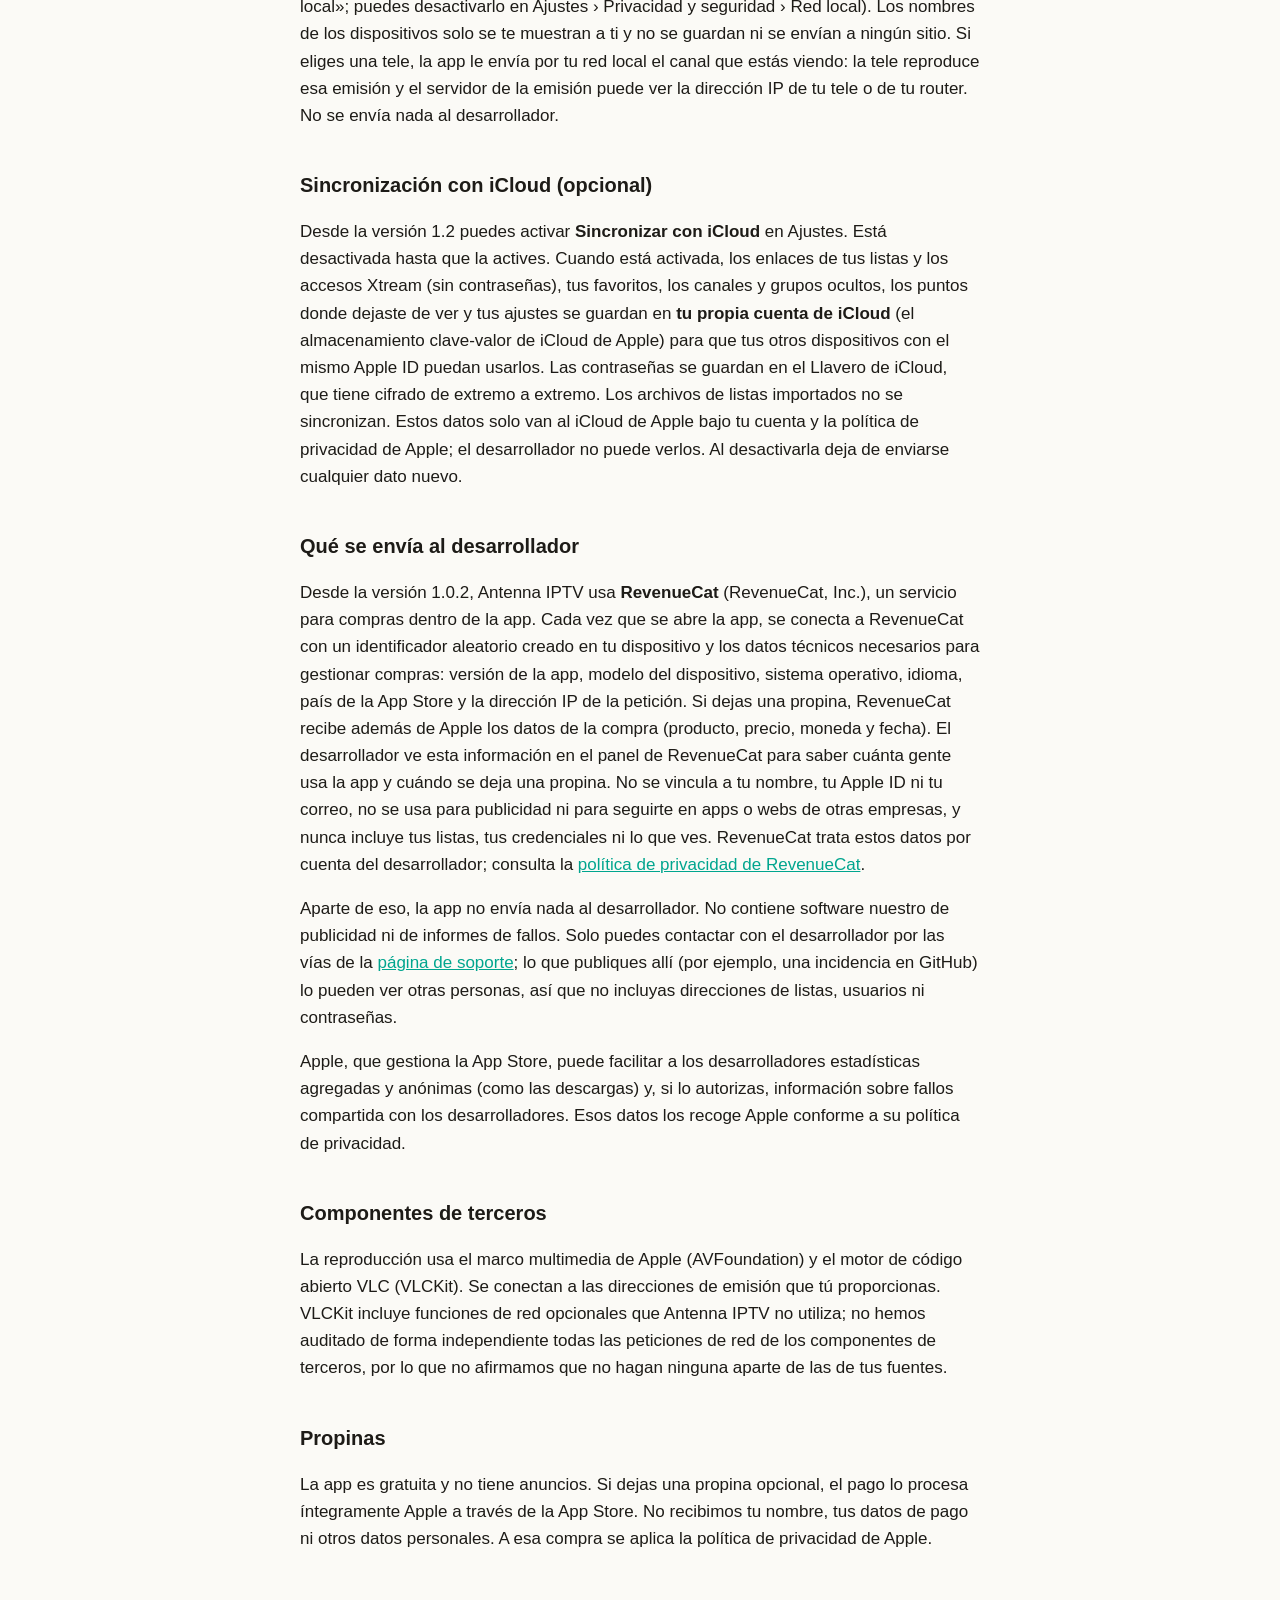
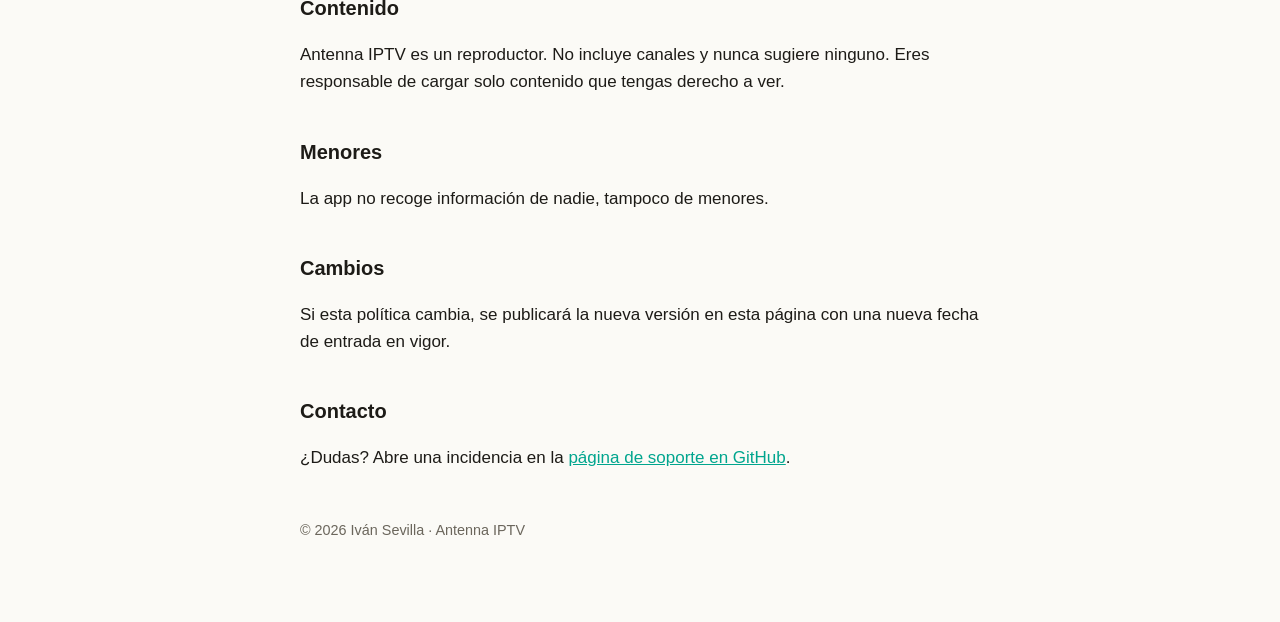
==== commit 6bdc078f: "Privacy: optional iCloud sync (1.2) Co-Authored-By: Claude Opus 5.5 <noreply@anthropic.com>" ====
--- a/privacy-es.html
+++ b/privacy-es.html
@@ -38,6 +38,9 @@
 <h2>Enviar a una tele (Chromecast, smart TV)</h2>
 <p>Con el reproductor abierto, Antenna IPTV busca dispositivos Chromecast y smart TV compatibles con DLNA/UPnP en tu <strong>red local</strong> (iOS te pide antes el permiso de «Red local»; puedes desactivarlo en Ajustes › Privacidad y seguridad › Red local). Los nombres de los dispositivos solo se te muestran a ti y no se guardan ni se envían a ningún sitio. Si eliges una tele, la app le envía por tu red local el canal que estás viendo: la tele reproduce esa emisión y el servidor de la emisión puede ver la dirección IP de tu tele o de tu router. No se envía nada al desarrollador.</p>
 
+<h2>Sincronización con iCloud (opcional)</h2>
+<p>Desde la versión 1.2 puedes activar <strong>Sincronizar con iCloud</strong> en Ajustes. Está desactivada hasta que la actives. Cuando está activada, los enlaces de tus listas y los accesos Xtream (sin contraseñas), tus favoritos, los canales y grupos ocultos, los puntos donde dejaste de ver y tus ajustes se guardan en <strong>tu propia cuenta de iCloud</strong> (el almacenamiento clave-valor de iCloud de Apple) para que tus otros dispositivos con el mismo Apple ID puedan usarlos. Las contraseñas se guardan en el Llavero de iCloud, que tiene cifrado de extremo a extremo. Los archivos de listas importados no se sincronizan. Estos datos solo van al iCloud de Apple bajo tu cuenta y la política de privacidad de Apple; el desarrollador no puede verlos. Al desactivarla deja de enviarse cualquier dato nuevo.</p>
+
 <h2>Qué se envía al desarrollador</h2>
 <p>Desde la versión 1.0.2, Antenna IPTV usa <strong>RevenueCat</strong> (RevenueCat, Inc.), un servicio para compras dentro de la app. Cada vez que se abre la app, se conecta a RevenueCat con un identificador aleatorio creado en tu dispositivo y los datos técnicos necesarios para gestionar compras: versión de la app, modelo del dispositivo, sistema operativo, idioma, país de la App Store y la dirección IP de la petición. Si dejas una propina, RevenueCat recibe además de Apple los datos de la compra (producto, precio, moneda y fecha). El desarrollador ve esta información en el panel de RevenueCat para saber cuánta gente usa la app y cuándo se deja una propina. No se vincula a tu nombre, tu Apple ID ni tu correo, no se usa para publicidad ni para seguirte en apps o webs de otras empresas, y nunca incluye tus listas, tus credenciales ni lo que ves. RevenueCat trata estos datos por cuenta del desarrollador; consulta la <a href="https://www.revenuecat.com/privacy">política de privacidad de RevenueCat</a>.</p>
 <p>Aparte de eso, la app no envía nada al desarrollador. No contiene software nuestro de publicidad ni de informes de fallos. Solo puedes contactar con el desarrollador por las vías de la <a href="support-es.html">página de soporte</a>; lo que publiques allí (por ejemplo, una incidencia en GitHub) lo pueden ver otras personas, así que no incluyas direcciones de listas, usuarios ni contraseñas.</p>
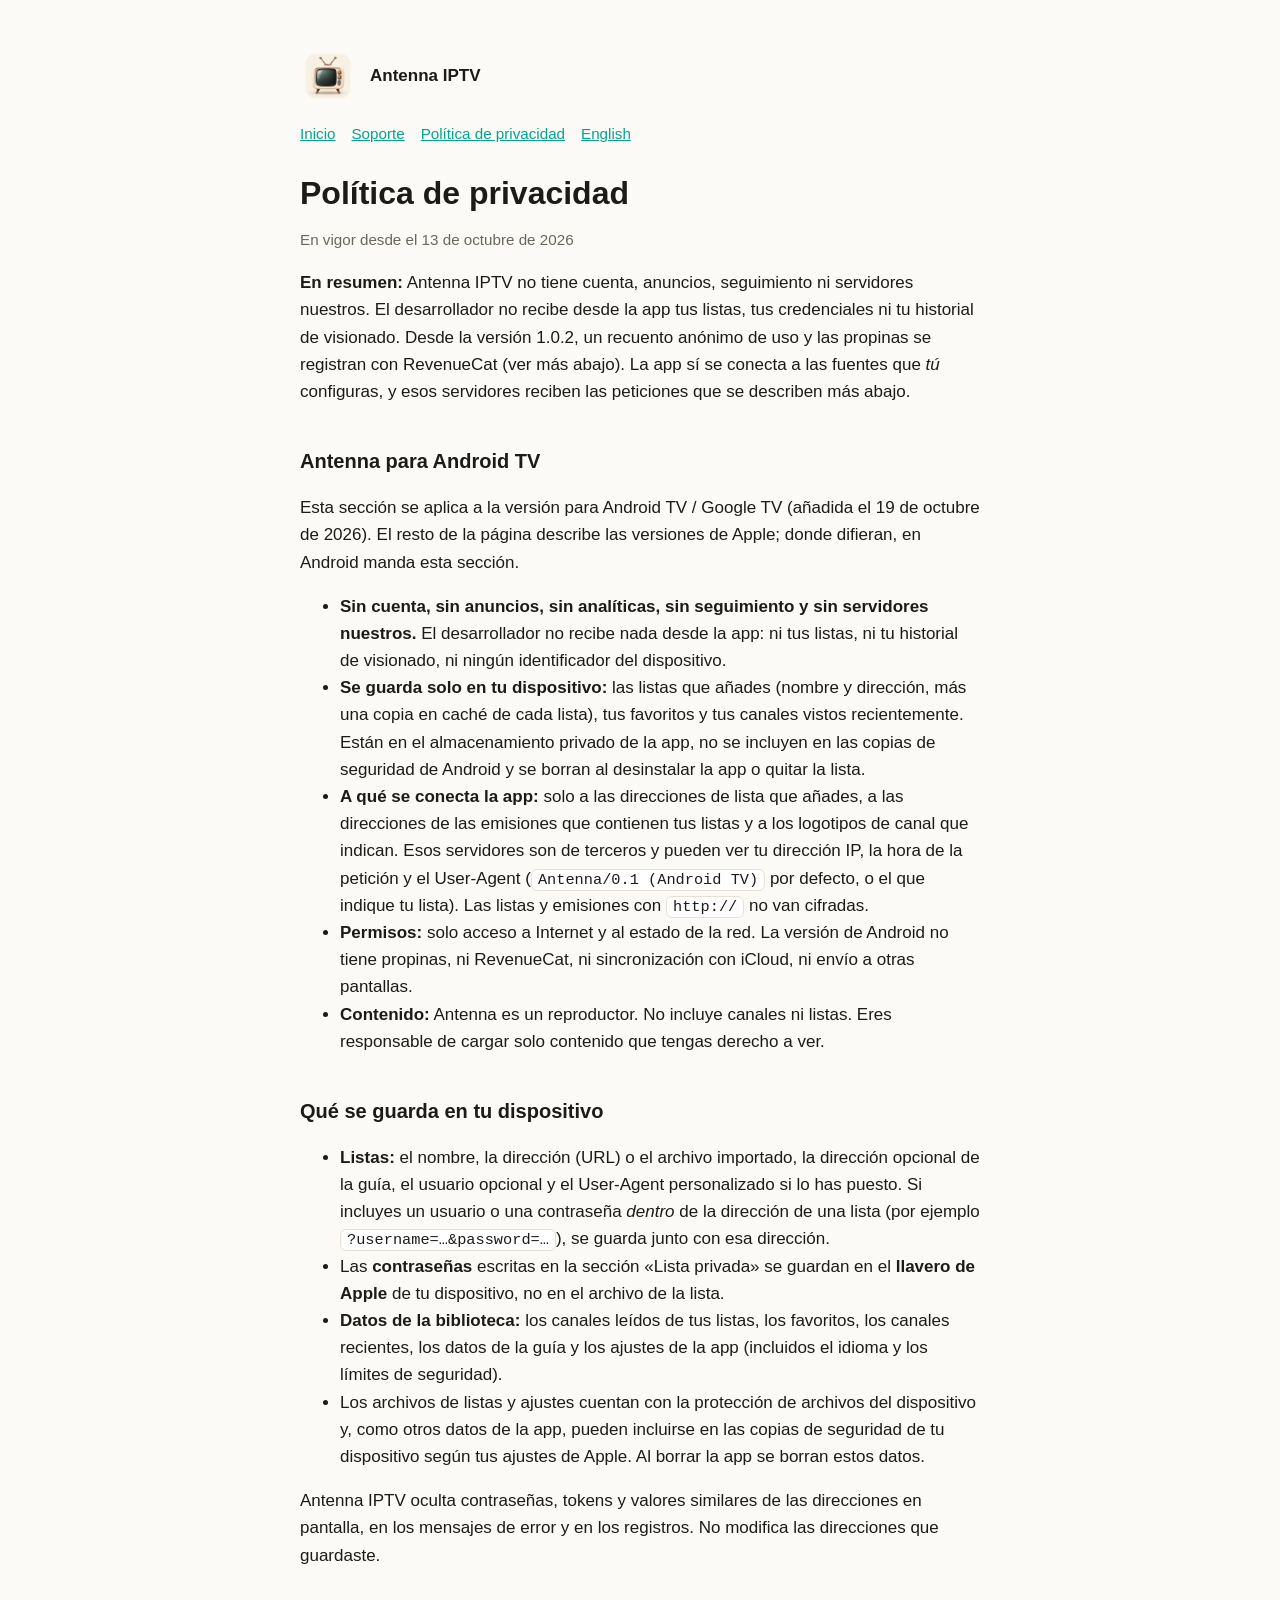
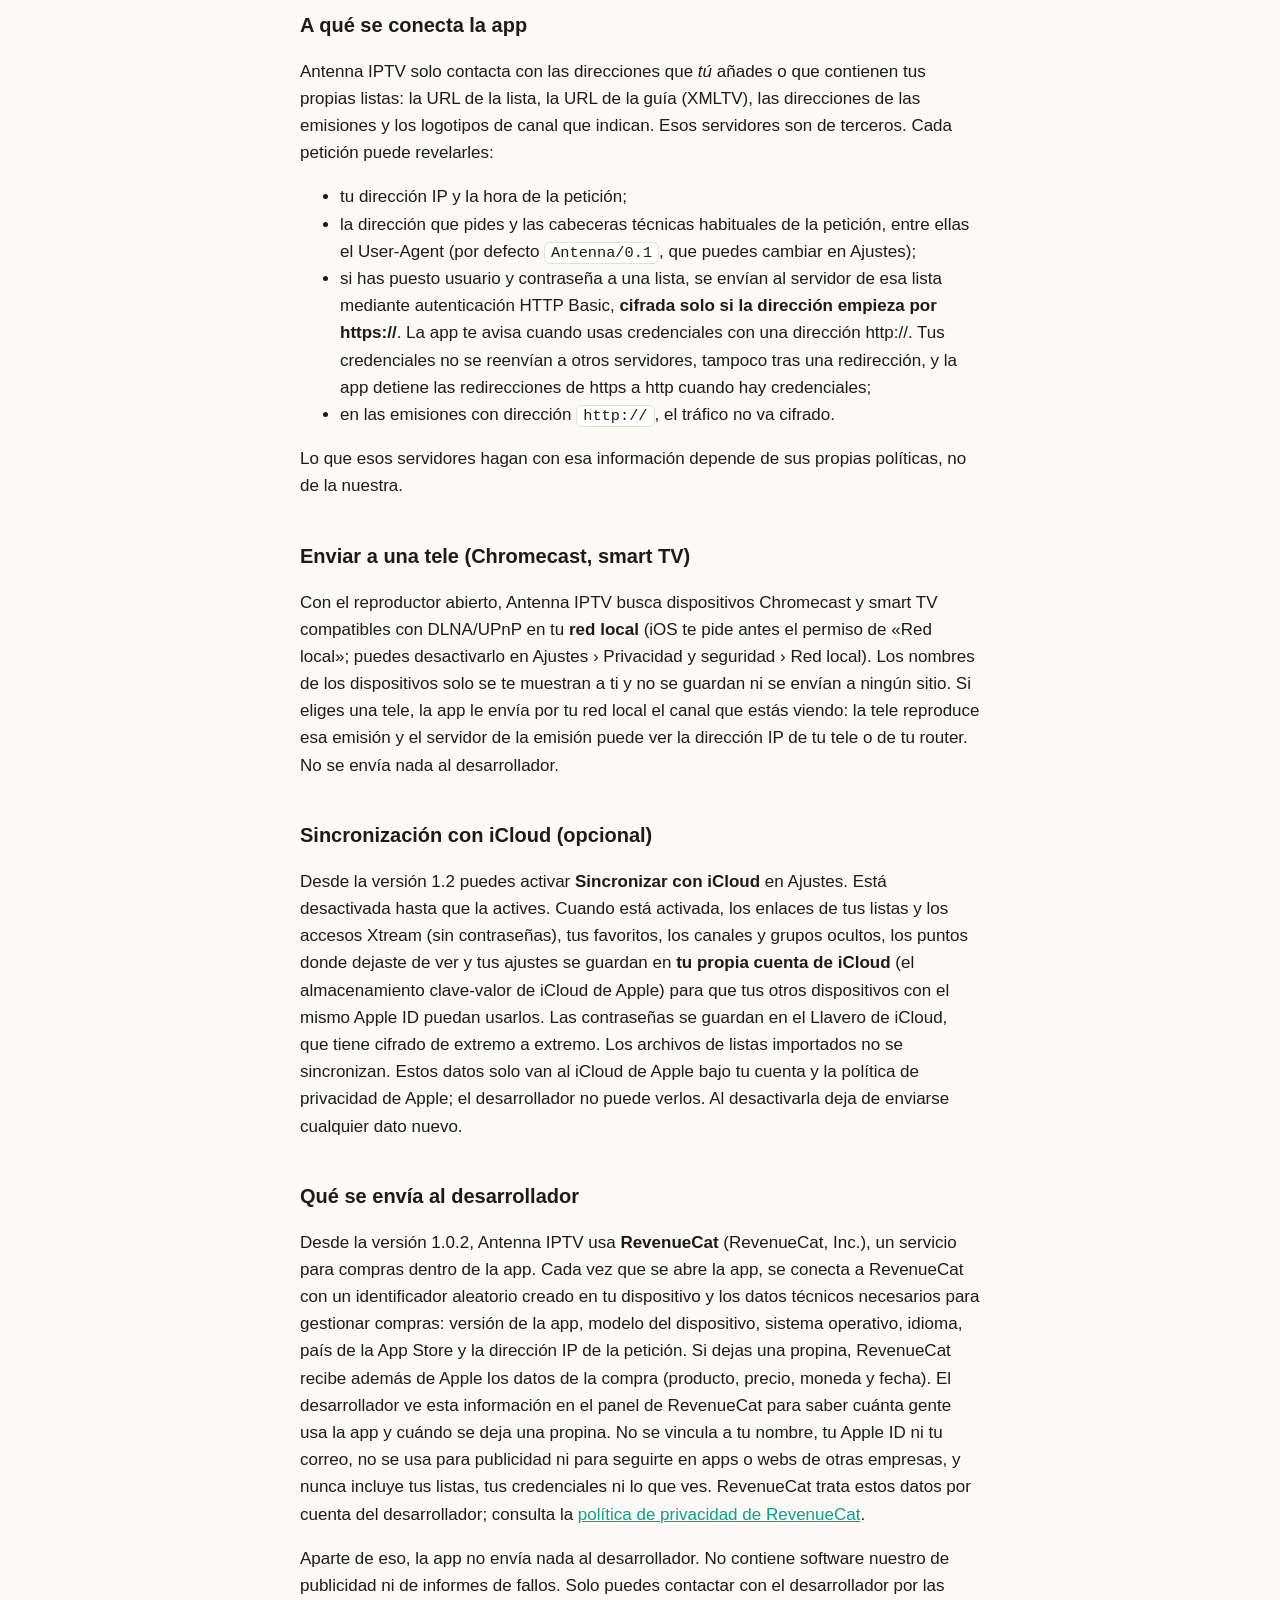
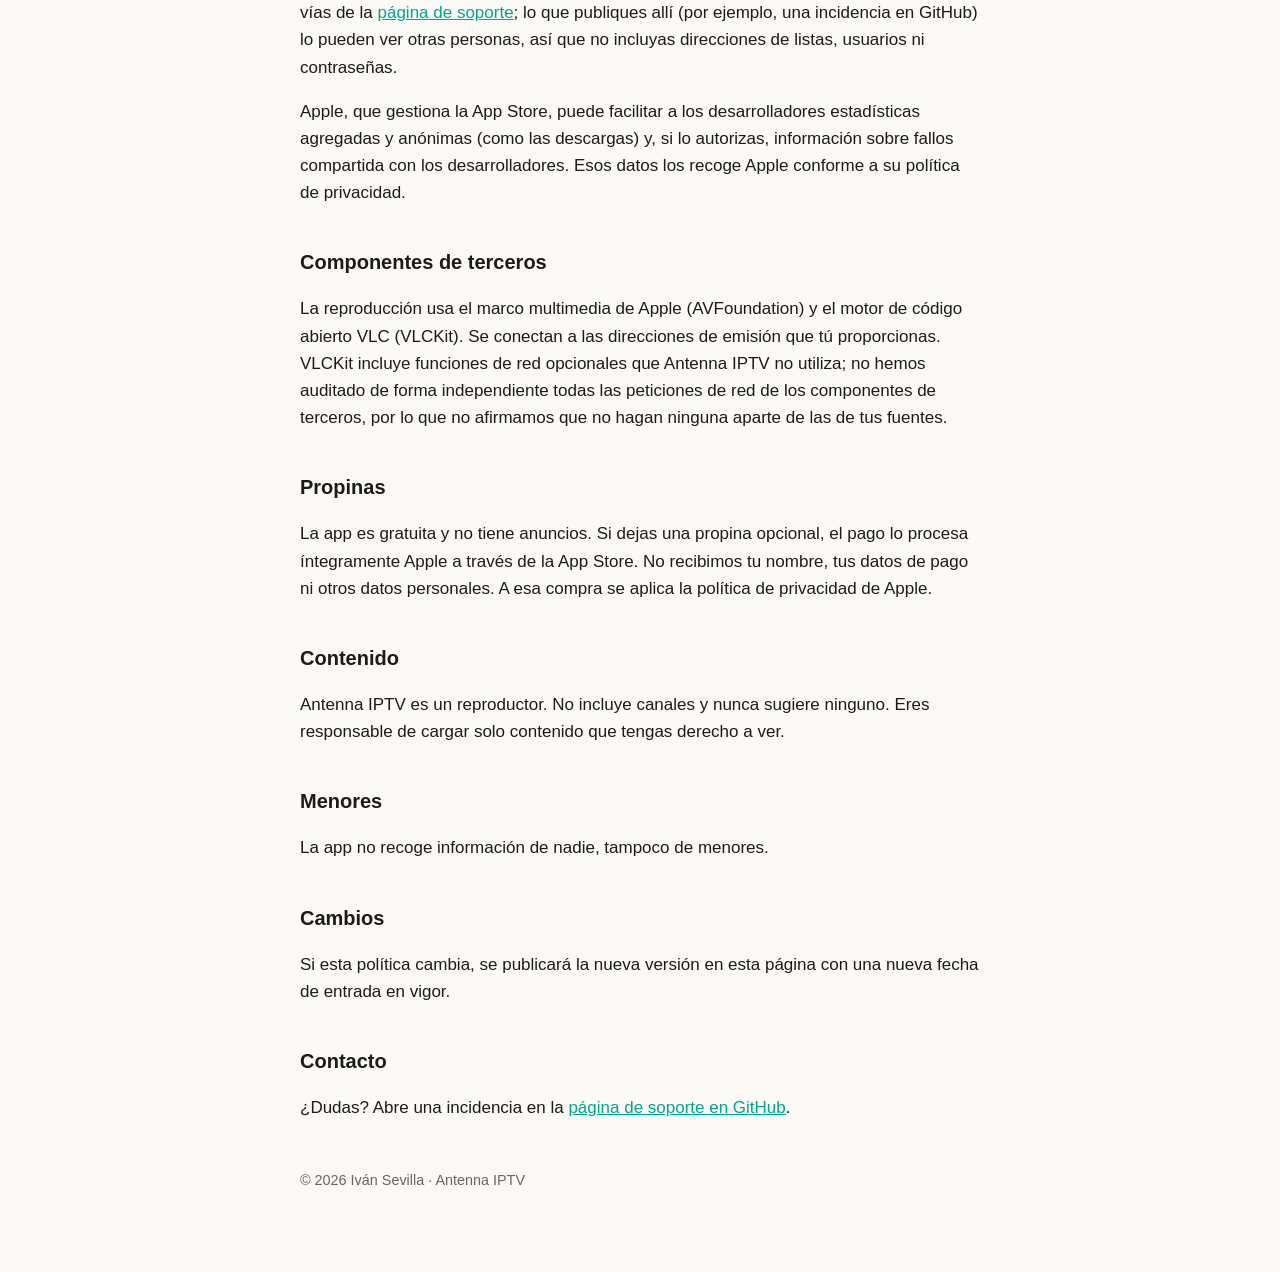
==== commit 184dbf58: "Privacy policy: add Android TV section Co-Authored-By: Claude Sonnet 5 <noreply@anthropic.com>" ====
--- a/privacy-es.html
+++ b/privacy-es.html
@@ -15,6 +15,16 @@
 <h1>Política de privacidad</h1>
 <p class="muted">En vigor desde el 13 de octubre de 2026</p>
 <p><strong>En resumen:</strong> Antenna IPTV no tiene cuenta, anuncios, seguimiento ni servidores nuestros. El desarrollador no recibe desde la app tus listas, tus credenciales ni tu historial de visionado. Desde la versión 1.0.2, un recuento anónimo de uso y las propinas se registran con RevenueCat (ver más abajo). La app sí se conecta a las fuentes que <em>tú</em> configuras, y esos servidores reciben las peticiones que se describen más abajo.</p>
+
+<h2>Antenna para Android TV</h2>
+<p>Esta sección se aplica a la versión para Android TV / Google TV (añadida el 19 de octubre de 2026). El resto de la página describe las versiones de Apple; donde difieran, en Android manda esta sección.</p>
+<ul>
+<li><strong>Sin cuenta, sin anuncios, sin analíticas, sin seguimiento y sin servidores nuestros.</strong> El desarrollador no recibe nada desde la app: ni tus listas, ni tu historial de visionado, ni ningún identificador del dispositivo.</li>
+<li><strong>Se guarda solo en tu dispositivo:</strong> las listas que añades (nombre y dirección, más una copia en caché de cada lista), tus favoritos y tus canales vistos recientemente. Están en el almacenamiento privado de la app, no se incluyen en las copias de seguridad de Android y se borran al desinstalar la app o quitar la lista.</li>
+<li><strong>A qué se conecta la app:</strong> solo a las direcciones de lista que añades, a las direcciones de las emisiones que contienen tus listas y a los logotipos de canal que indican. Esos servidores son de terceros y pueden ver tu dirección IP, la hora de la petición y el User-Agent (<code>Antenna/0.1 (Android TV)</code> por defecto, o el que indique tu lista). Las listas y emisiones con <code>http://</code> no van cifradas.</li>
+<li><strong>Permisos:</strong> solo acceso a Internet y al estado de la red. La versión de Android no tiene propinas, ni RevenueCat, ni sincronización con iCloud, ni envío a otras pantallas.</li>
+<li><strong>Contenido:</strong> Antenna es un reproductor. No incluye canales ni listas. Eres responsable de cargar solo contenido que tengas derecho a ver.</li>
+</ul>
 
 <h2>Qué se guarda en tu dispositivo</h2>
 <ul>
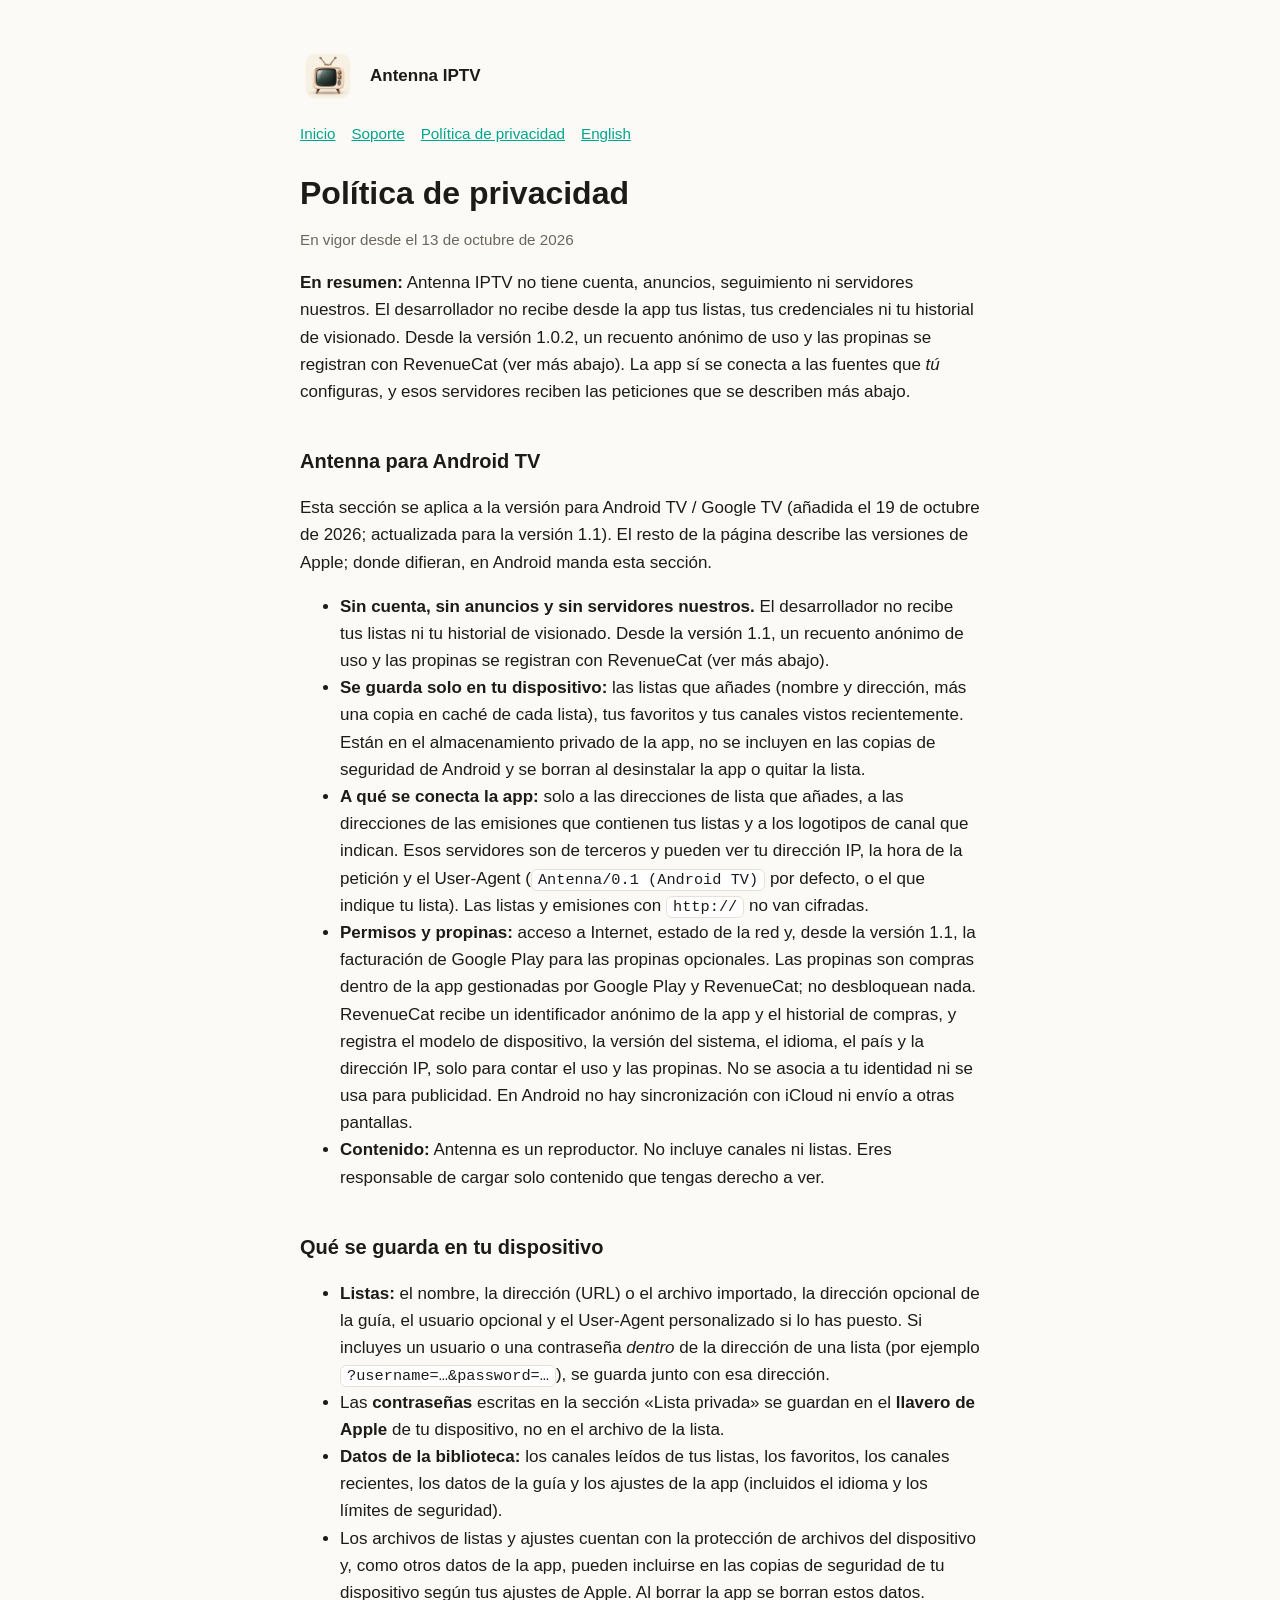
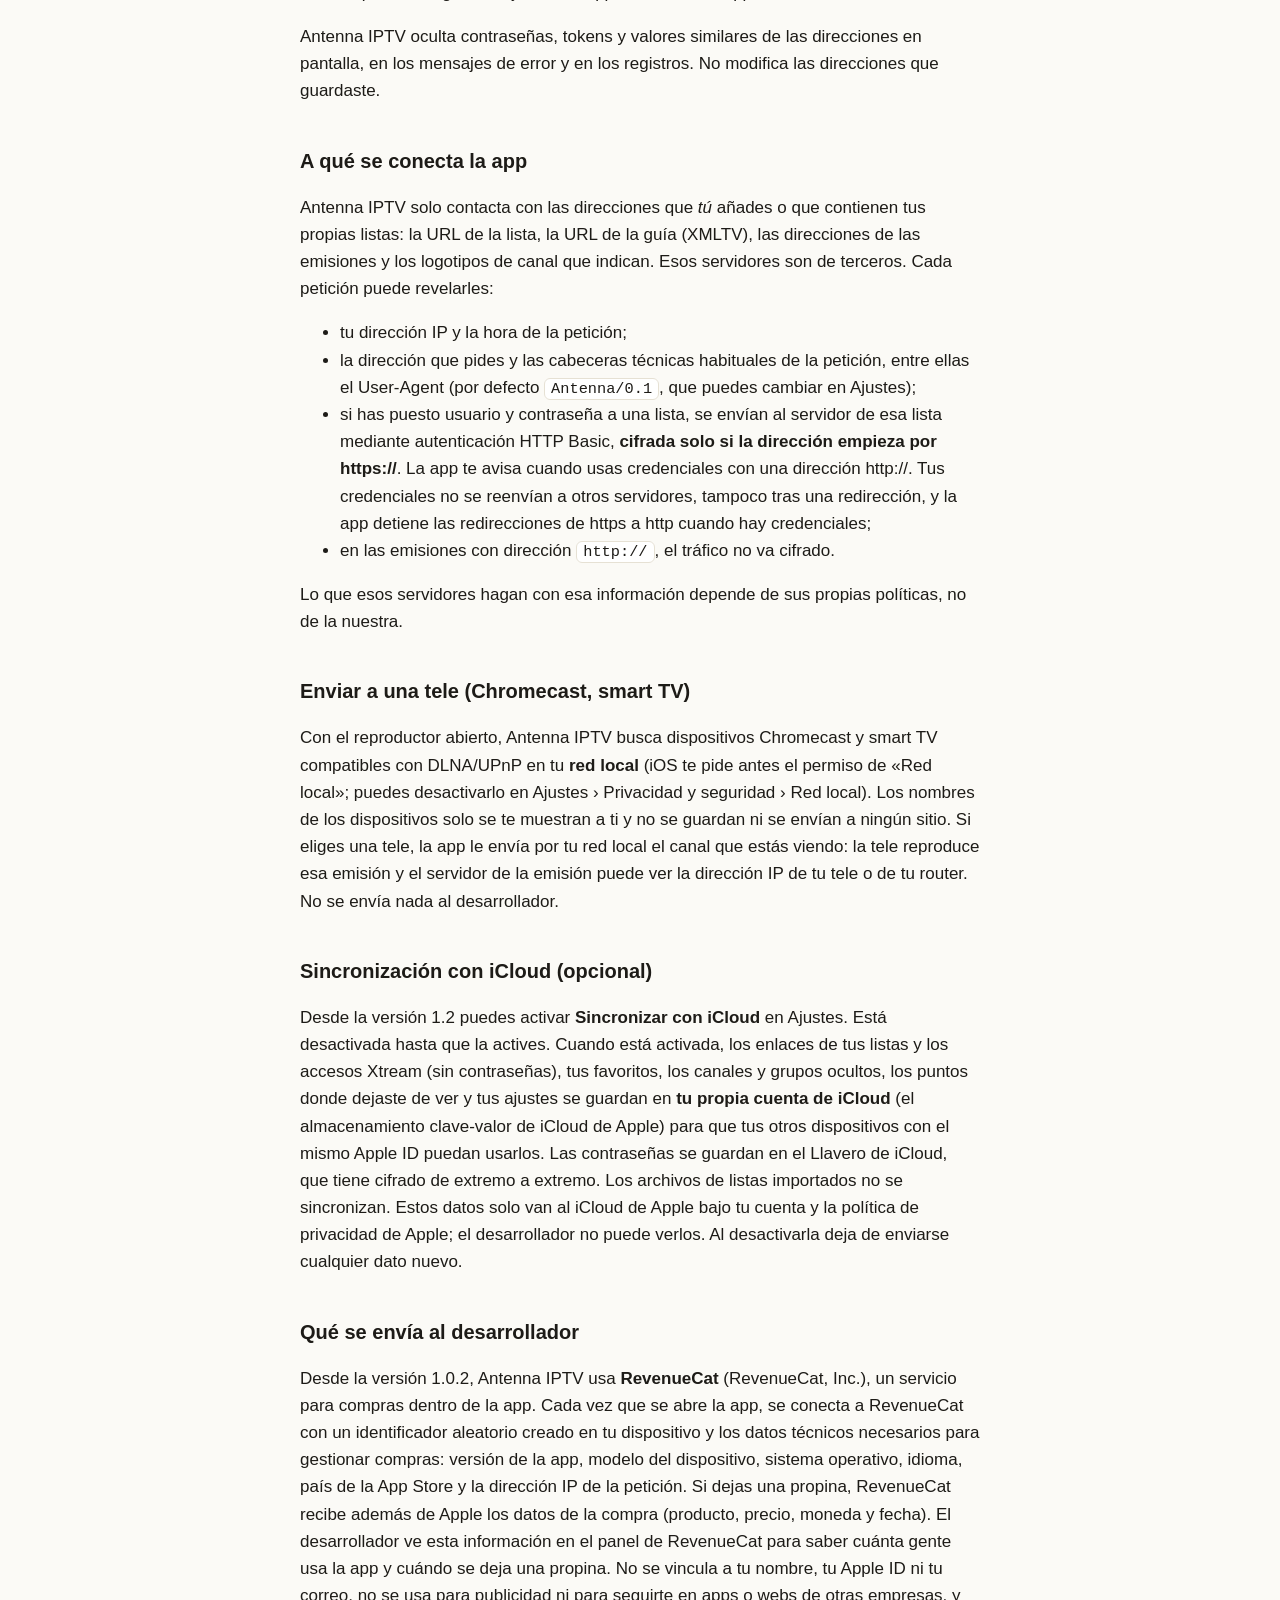
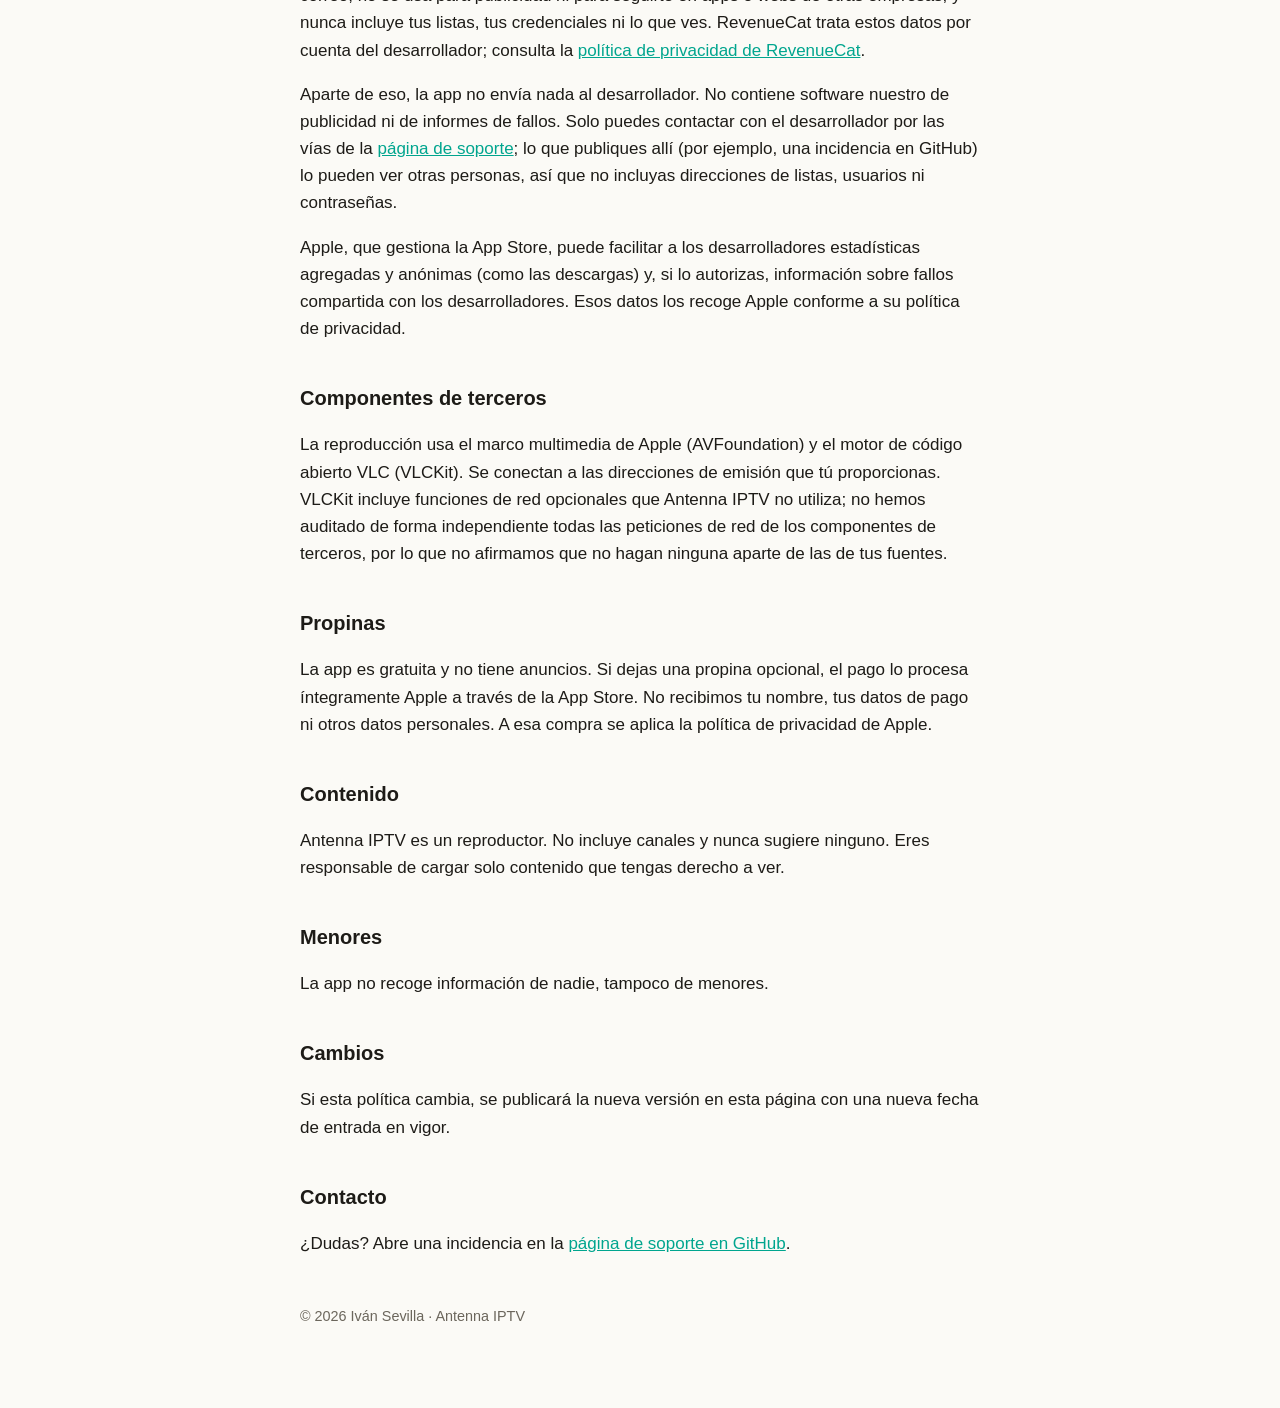
==== commit b5704d1f: "Privacy: Android 1.1 adds optional tips via Google Play Billing and RevenueCat" ====
--- a/privacy-es.html
+++ b/privacy-es.html
@@ -17,12 +17,12 @@
 <p><strong>En resumen:</strong> Antenna IPTV no tiene cuenta, anuncios, seguimiento ni servidores nuestros. El desarrollador no recibe desde la app tus listas, tus credenciales ni tu historial de visionado. Desde la versión 1.0.2, un recuento anónimo de uso y las propinas se registran con RevenueCat (ver más abajo). La app sí se conecta a las fuentes que <em>tú</em> configuras, y esos servidores reciben las peticiones que se describen más abajo.</p>
 
 <h2>Antenna para Android TV</h2>
-<p>Esta sección se aplica a la versión para Android TV / Google TV (añadida el 19 de octubre de 2026). El resto de la página describe las versiones de Apple; donde difieran, en Android manda esta sección.</p>
+<p>Esta sección se aplica a la versión para Android TV / Google TV (añadida el 19 de octubre de 2026; actualizada para la versión 1.1). El resto de la página describe las versiones de Apple; donde difieran, en Android manda esta sección.</p>
 <ul>
-<li><strong>Sin cuenta, sin anuncios, sin analíticas, sin seguimiento y sin servidores nuestros.</strong> El desarrollador no recibe nada desde la app: ni tus listas, ni tu historial de visionado, ni ningún identificador del dispositivo.</li>
+<li><strong>Sin cuenta, sin anuncios y sin servidores nuestros.</strong> El desarrollador no recibe tus listas ni tu historial de visionado. Desde la versión 1.1, un recuento anónimo de uso y las propinas se registran con RevenueCat (ver más abajo).</li>
 <li><strong>Se guarda solo en tu dispositivo:</strong> las listas que añades (nombre y dirección, más una copia en caché de cada lista), tus favoritos y tus canales vistos recientemente. Están en el almacenamiento privado de la app, no se incluyen en las copias de seguridad de Android y se borran al desinstalar la app o quitar la lista.</li>
 <li><strong>A qué se conecta la app:</strong> solo a las direcciones de lista que añades, a las direcciones de las emisiones que contienen tus listas y a los logotipos de canal que indican. Esos servidores son de terceros y pueden ver tu dirección IP, la hora de la petición y el User-Agent (<code>Antenna/0.1 (Android TV)</code> por defecto, o el que indique tu lista). Las listas y emisiones con <code>http://</code> no van cifradas.</li>
-<li><strong>Permisos:</strong> solo acceso a Internet y al estado de la red. La versión de Android no tiene propinas, ni RevenueCat, ni sincronización con iCloud, ni envío a otras pantallas.</li>
+<li><strong>Permisos y propinas:</strong> acceso a Internet, estado de la red y, desde la versión 1.1, la facturación de Google Play para las propinas opcionales. Las propinas son compras dentro de la app gestionadas por Google Play y RevenueCat; no desbloquean nada. RevenueCat recibe un identificador anónimo de la app y el historial de compras, y registra el modelo de dispositivo, la versión del sistema, el idioma, el país y la dirección IP, solo para contar el uso y las propinas. No se asocia a tu identidad ni se usa para publicidad. En Android no hay sincronización con iCloud ni envío a otras pantallas.</li>
 <li><strong>Contenido:</strong> Antenna es un reproductor. No incluye canales ni listas. Eres responsable de cargar solo contenido que tengas derecho a ver.</li>
 </ul>
 
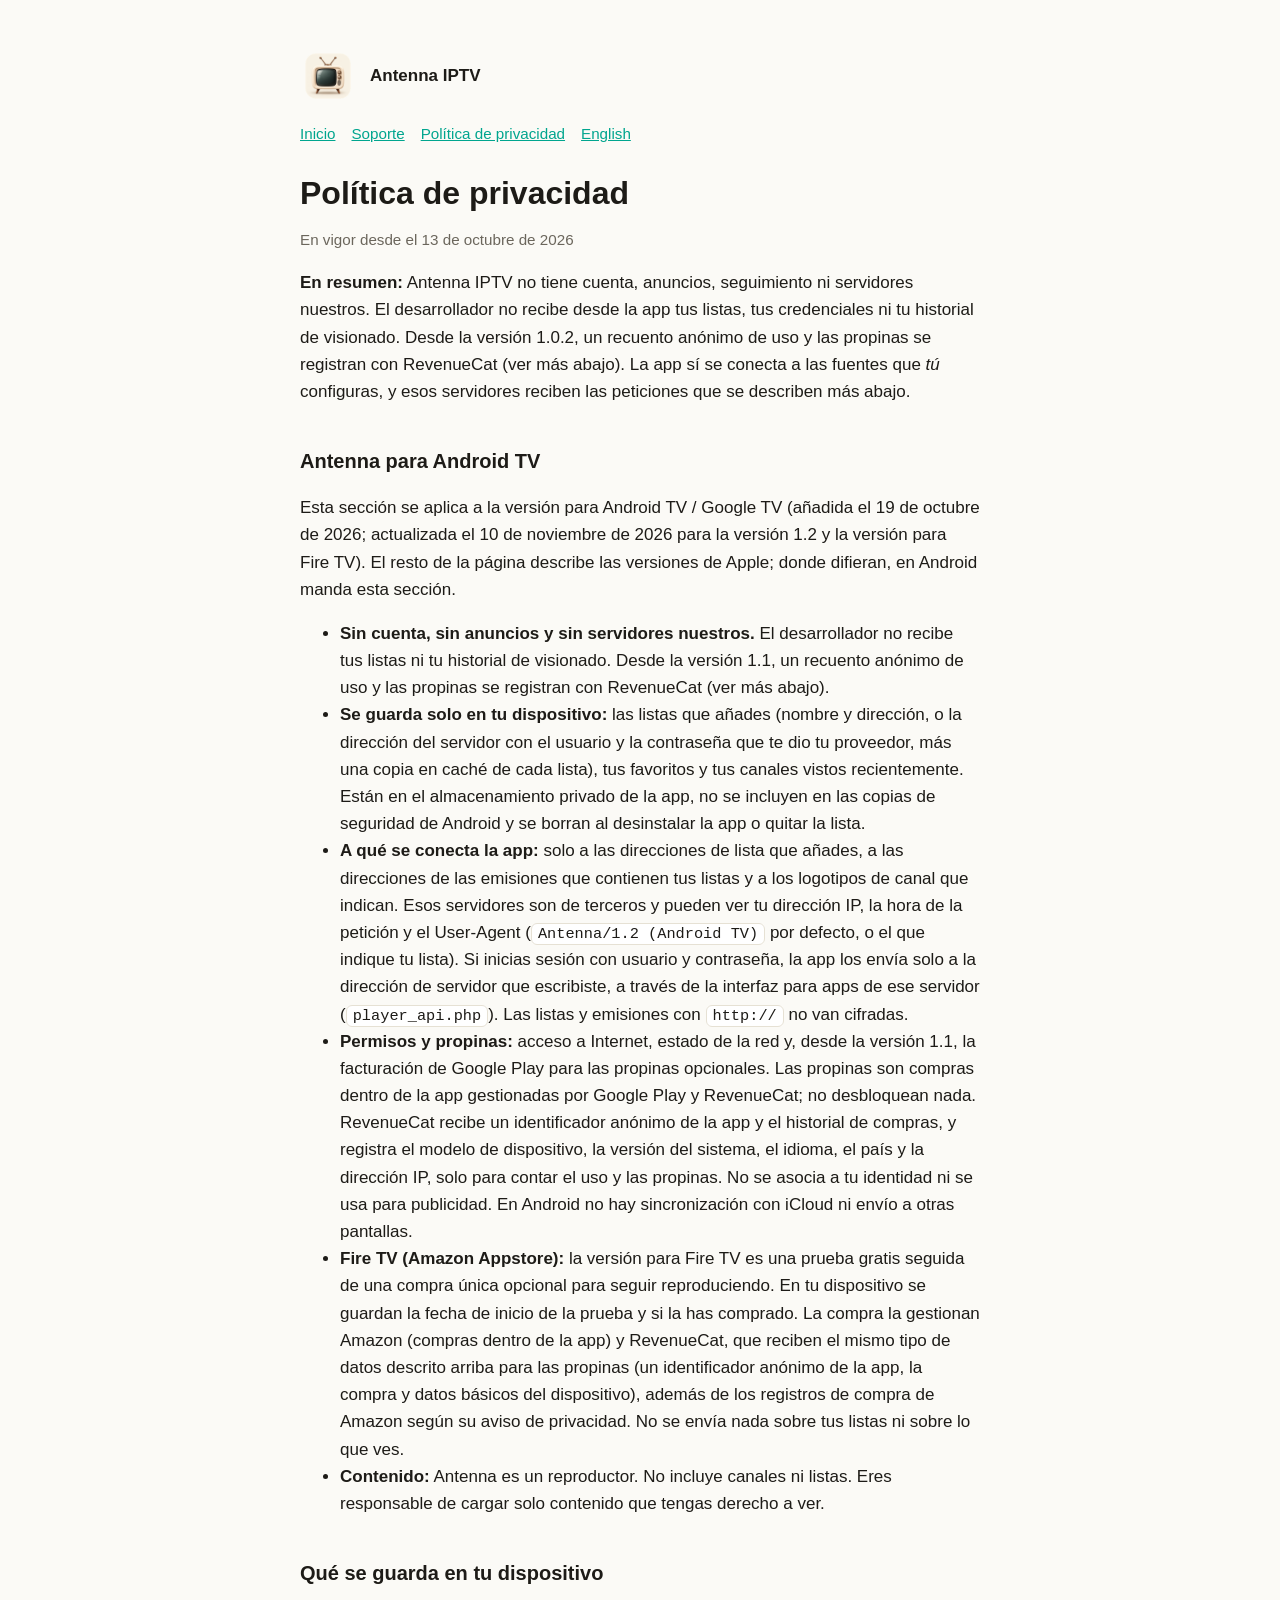
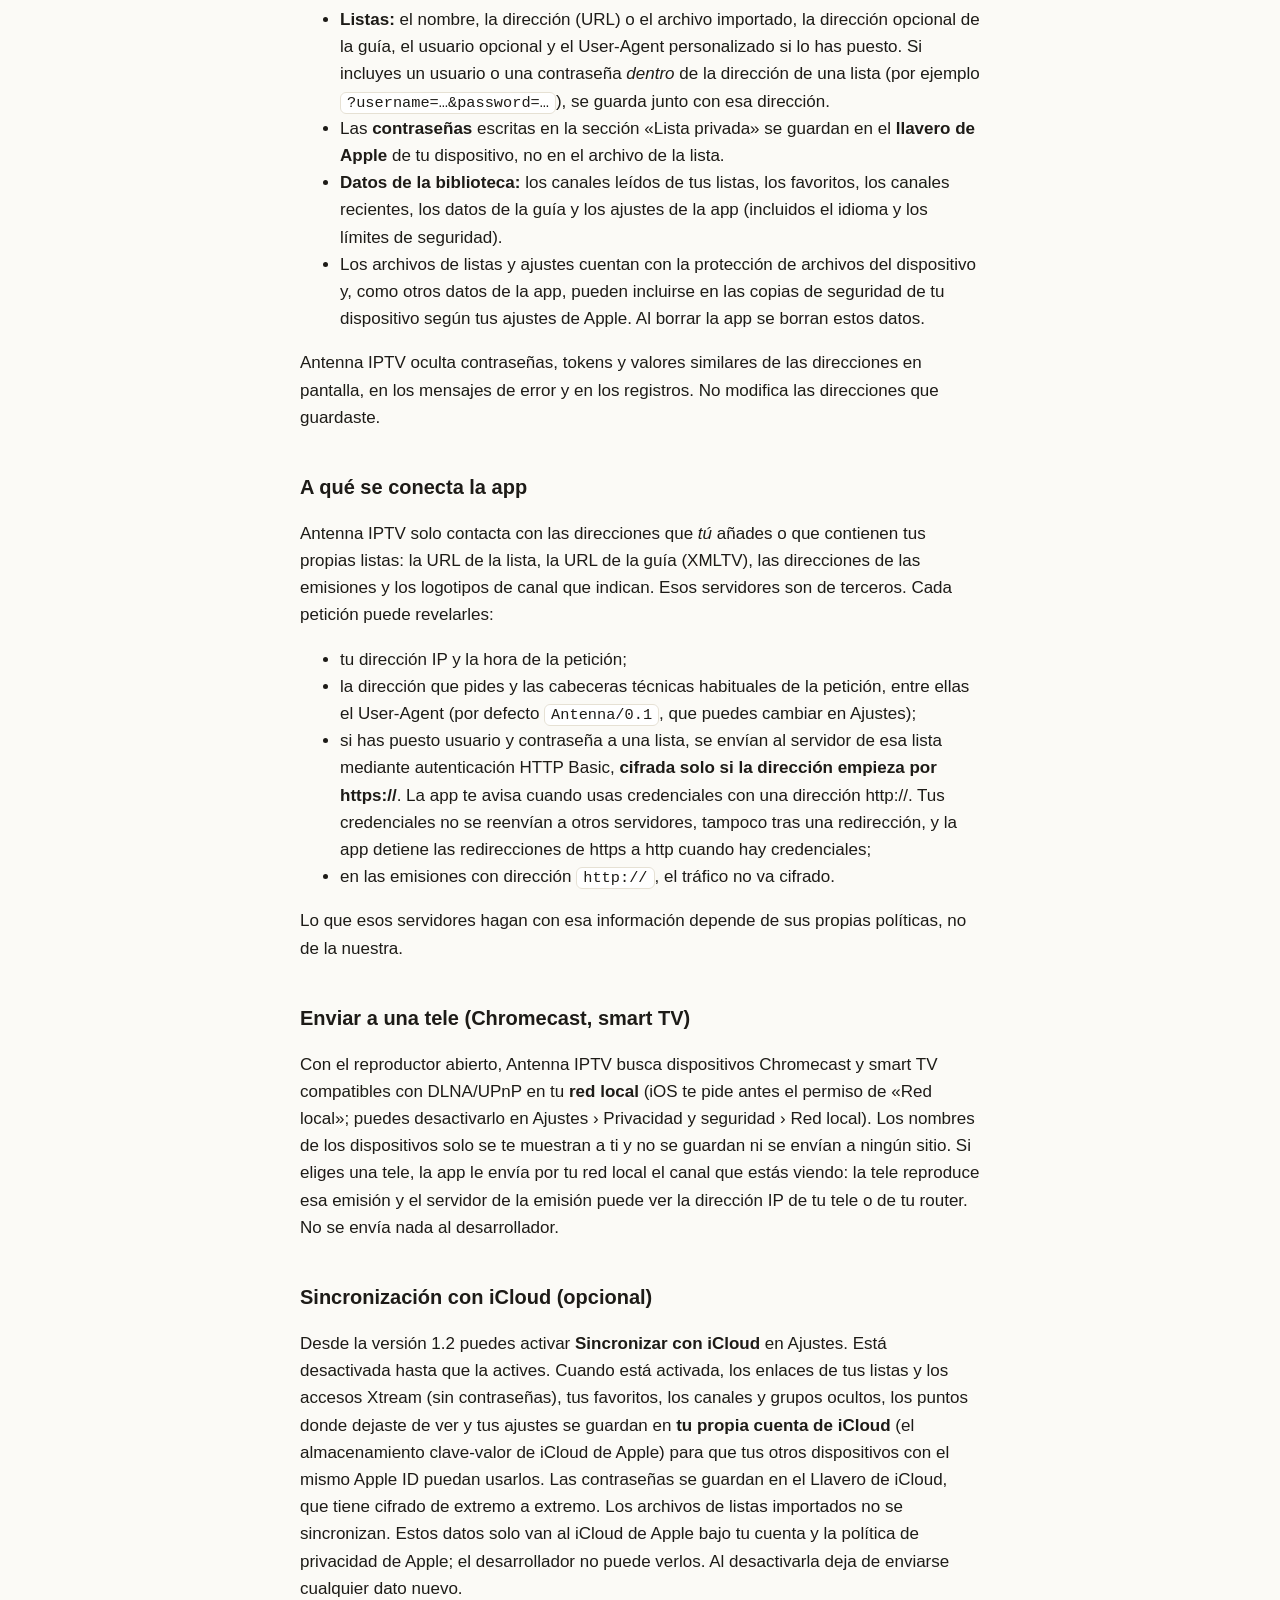
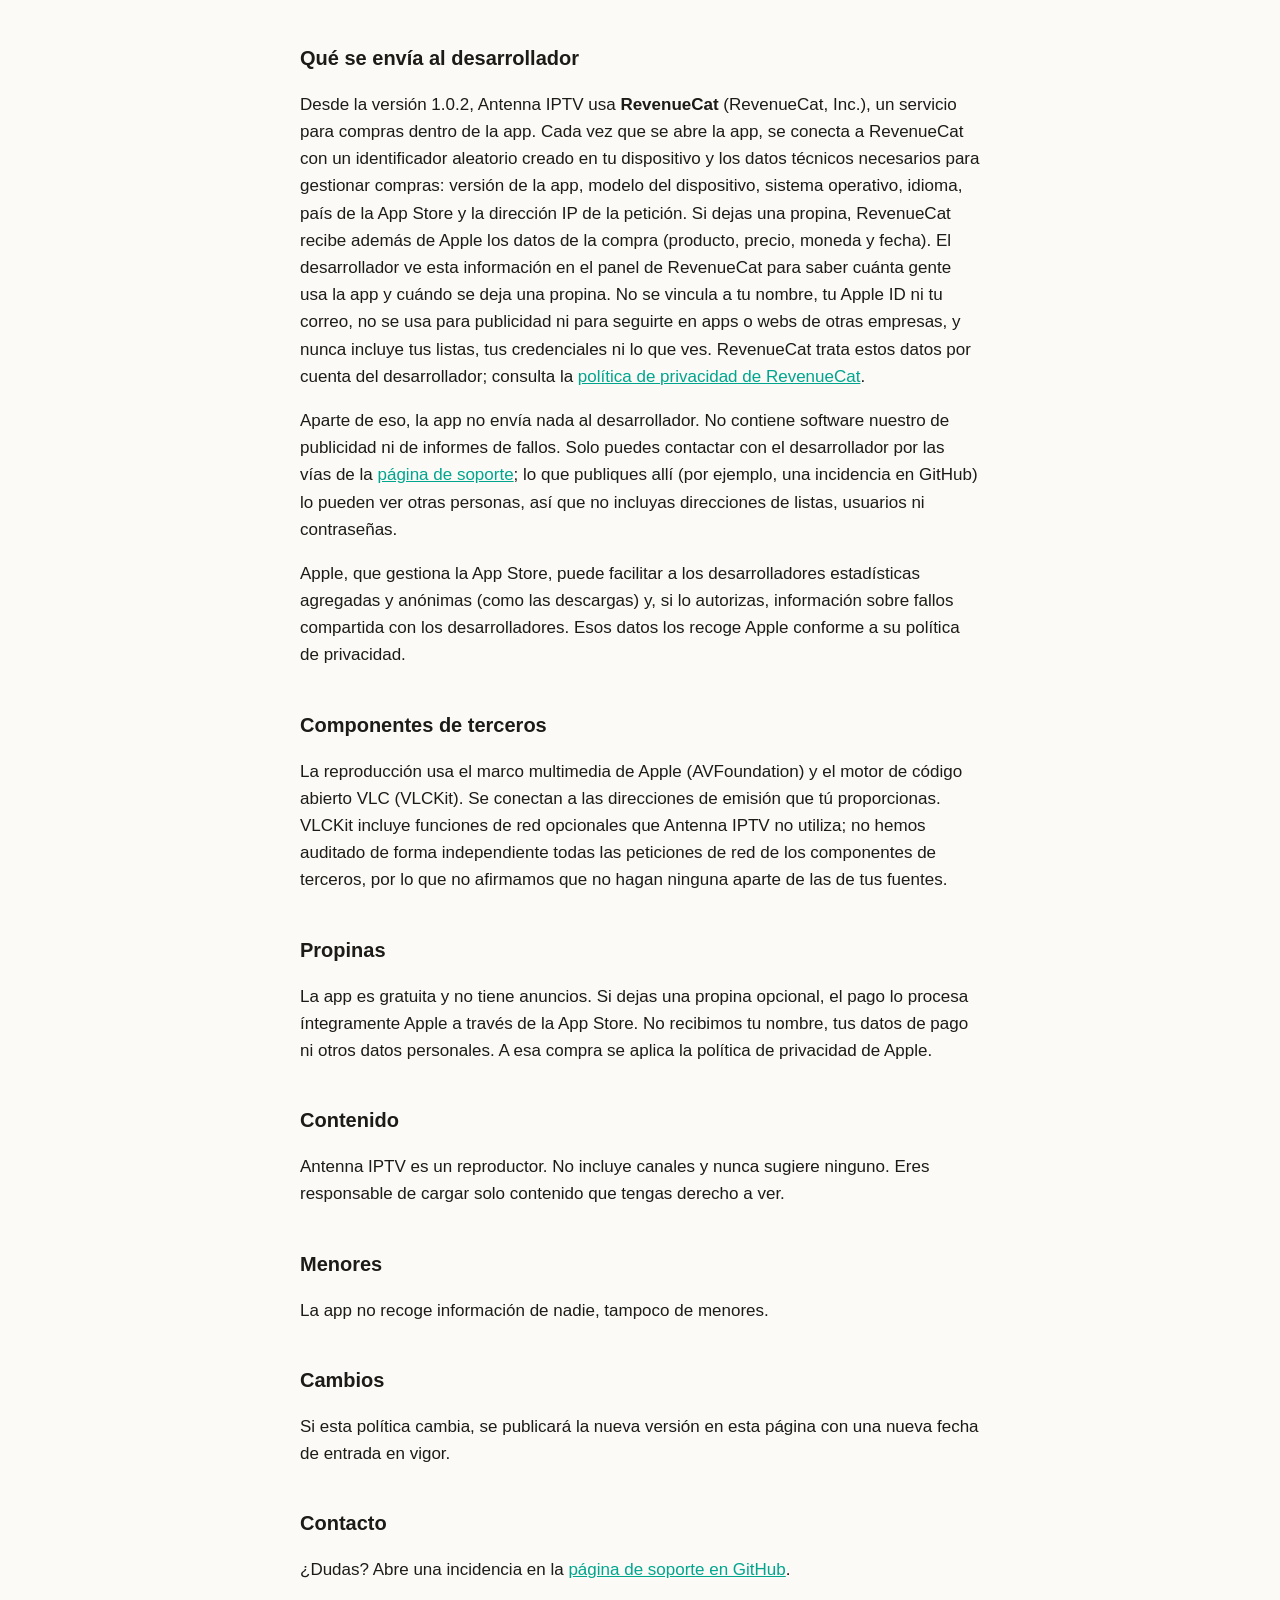
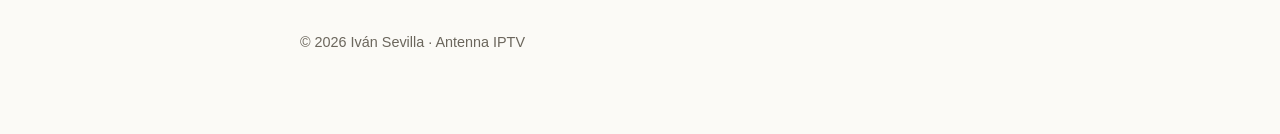
==== commit 318d0b97: "Privacy: Android 1.2 logins and the Fire TV trial and lifetime purchase Co-Authored-By: Claude Opus " ====
--- a/privacy-es.html
+++ b/privacy-es.html
@@ -17,12 +17,13 @@
 <p><strong>En resumen:</strong> Antenna IPTV no tiene cuenta, anuncios, seguimiento ni servidores nuestros. El desarrollador no recibe desde la app tus listas, tus credenciales ni tu historial de visionado. Desde la versión 1.0.2, un recuento anónimo de uso y las propinas se registran con RevenueCat (ver más abajo). La app sí se conecta a las fuentes que <em>tú</em> configuras, y esos servidores reciben las peticiones que se describen más abajo.</p>
 
 <h2>Antenna para Android TV</h2>
-<p>Esta sección se aplica a la versión para Android TV / Google TV (añadida el 19 de octubre de 2026; actualizada para la versión 1.1). El resto de la página describe las versiones de Apple; donde difieran, en Android manda esta sección.</p>
+<p>Esta sección se aplica a la versión para Android TV / Google TV (añadida el 19 de octubre de 2026; actualizada el 10 de noviembre de 2026 para la versión 1.2 y la versión para Fire TV). El resto de la página describe las versiones de Apple; donde difieran, en Android manda esta sección.</p>
 <ul>
 <li><strong>Sin cuenta, sin anuncios y sin servidores nuestros.</strong> El desarrollador no recibe tus listas ni tu historial de visionado. Desde la versión 1.1, un recuento anónimo de uso y las propinas se registran con RevenueCat (ver más abajo).</li>
-<li><strong>Se guarda solo en tu dispositivo:</strong> las listas que añades (nombre y dirección, más una copia en caché de cada lista), tus favoritos y tus canales vistos recientemente. Están en el almacenamiento privado de la app, no se incluyen en las copias de seguridad de Android y se borran al desinstalar la app o quitar la lista.</li>
-<li><strong>A qué se conecta la app:</strong> solo a las direcciones de lista que añades, a las direcciones de las emisiones que contienen tus listas y a los logotipos de canal que indican. Esos servidores son de terceros y pueden ver tu dirección IP, la hora de la petición y el User-Agent (<code>Antenna/0.1 (Android TV)</code> por defecto, o el que indique tu lista). Las listas y emisiones con <code>http://</code> no van cifradas.</li>
+<li><strong>Se guarda solo en tu dispositivo:</strong> las listas que añades (nombre y dirección, o la dirección del servidor con el usuario y la contraseña que te dio tu proveedor, más una copia en caché de cada lista), tus favoritos y tus canales vistos recientemente. Están en el almacenamiento privado de la app, no se incluyen en las copias de seguridad de Android y se borran al desinstalar la app o quitar la lista.</li>
+<li><strong>A qué se conecta la app:</strong> solo a las direcciones de lista que añades, a las direcciones de las emisiones que contienen tus listas y a los logotipos de canal que indican. Esos servidores son de terceros y pueden ver tu dirección IP, la hora de la petición y el User-Agent (<code>Antenna/1.2 (Android TV)</code> por defecto, o el que indique tu lista). Si inicias sesión con usuario y contraseña, la app los envía solo a la dirección de servidor que escribiste, a través de la interfaz para apps de ese servidor (<code>player_api.php</code>). Las listas y emisiones con <code>http://</code> no van cifradas.</li>
 <li><strong>Permisos y propinas:</strong> acceso a Internet, estado de la red y, desde la versión 1.1, la facturación de Google Play para las propinas opcionales. Las propinas son compras dentro de la app gestionadas por Google Play y RevenueCat; no desbloquean nada. RevenueCat recibe un identificador anónimo de la app y el historial de compras, y registra el modelo de dispositivo, la versión del sistema, el idioma, el país y la dirección IP, solo para contar el uso y las propinas. No se asocia a tu identidad ni se usa para publicidad. En Android no hay sincronización con iCloud ni envío a otras pantallas.</li>
+<li><strong>Fire TV (Amazon Appstore):</strong> la versión para Fire TV es una prueba gratis seguida de una compra única opcional para seguir reproduciendo. En tu dispositivo se guardan la fecha de inicio de la prueba y si la has comprado. La compra la gestionan Amazon (compras dentro de la app) y RevenueCat, que reciben el mismo tipo de datos descrito arriba para las propinas (un identificador anónimo de la app, la compra y datos básicos del dispositivo), además de los registros de compra de Amazon según su aviso de privacidad. No se envía nada sobre tus listas ni sobre lo que ves.</li>
 <li><strong>Contenido:</strong> Antenna es un reproductor. No incluye canales ni listas. Eres responsable de cargar solo contenido que tengas derecho a ver.</li>
 </ul>
 
